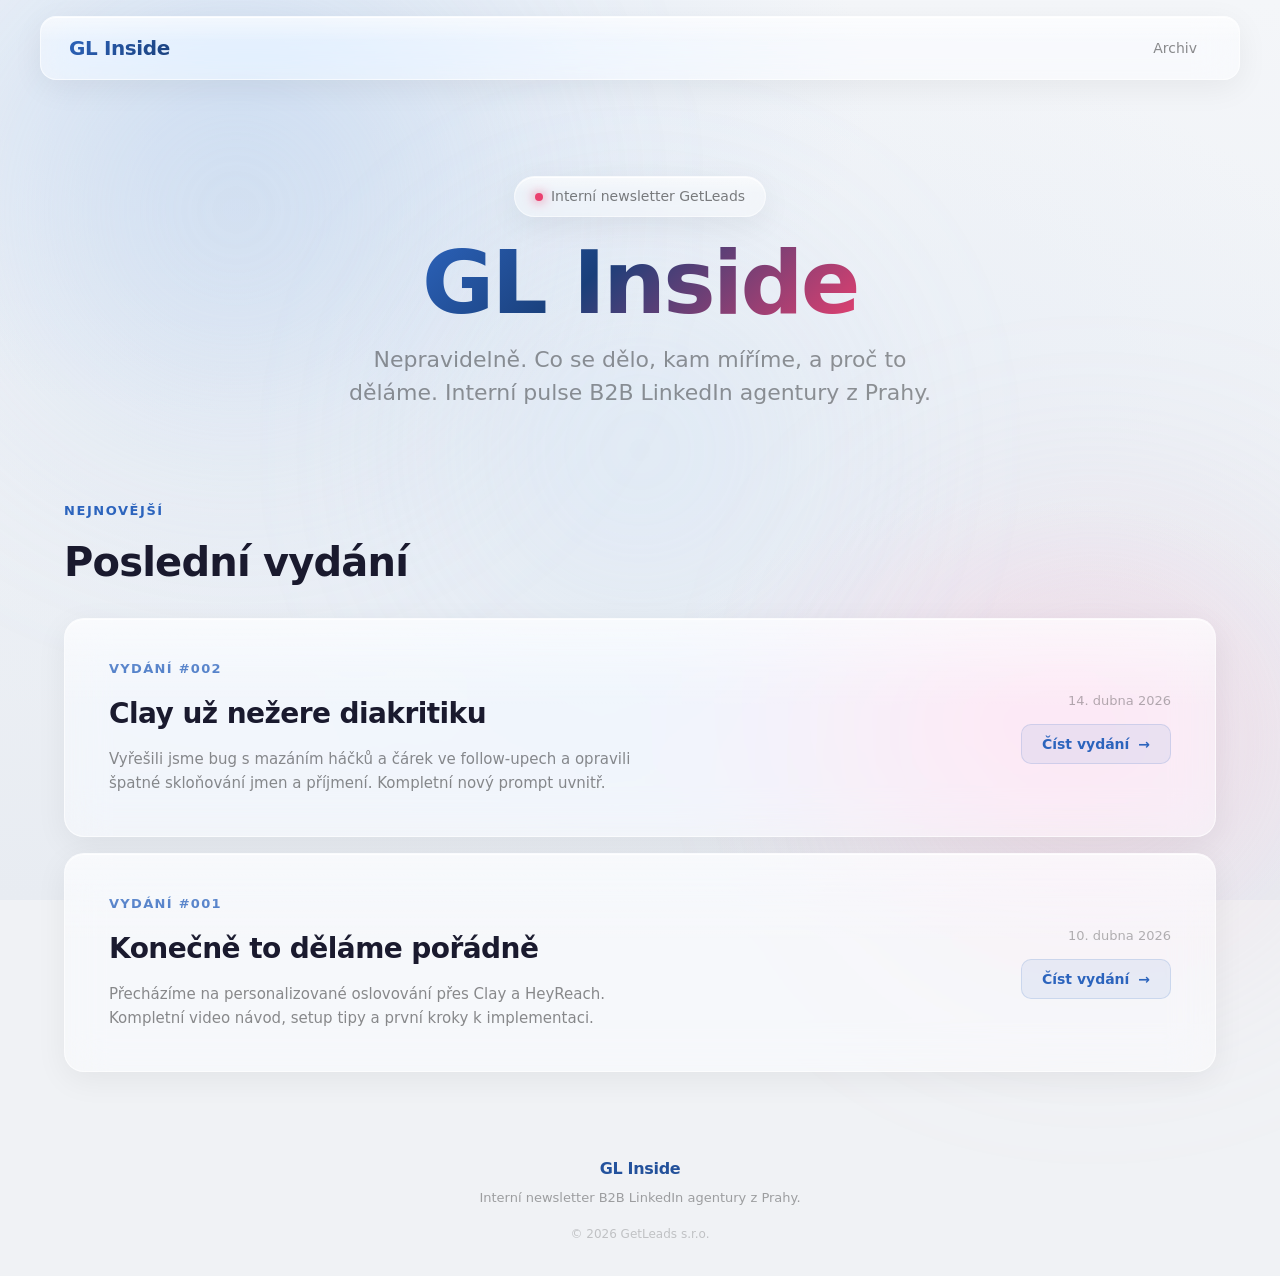
==== index.html @ d62af452 "Add issue 002 to homepage Co-Authored-By: Claude Opus 4.6 <noreply@anthropic.com>" ====
<!DOCTYPE html>
<html lang="cs">
<head>
  <meta charset="UTF-8">
  <meta name="viewport" content="width=device-width, initial-scale=1.0">
  <title>GL Inside — Newsletter Archív</title>
  <link rel="stylesheet" href="css/style.css">
</head>
<body>

  <!-- Background -->
  <div class="bg-canvas"></div>
  <div class="bg-orb bg-orb--blue"></div>
  <div class="bg-orb bg-orb--pink"></div>
  <div class="bg-orb bg-orb--cyan"></div>

  <!-- Navbar -->
  <nav class="navbar">
    <div class="navbar__inner glass">
      <a href="index.html" class="navbar__brand">
        <span class="navbar__logo">GL Inside</span>
      </a>
      <div class="navbar__links">
        <a href="#archiv" class="navbar__link">Archiv</a>
      </div>
    </div>
  </nav>

  <!-- Hero -->
  <header class="hero">
    <div class="hero__badge glass">
      <span class="hero__badge-dot"></span>
      Interní newsletter GetLeads
    </div>
    <h1 class="hero__title">
      <span class="hero__title--gradient">GL Inside</span>
    </h1>
    <p class="hero__subtitle">
      Nepravidelně. Co se dělo, kam míříme, a proč to děláme. Interní pulse B2B LinkedIn agentury z Prahy.
    </p>
  </header>

  <!-- Latest Issue -->
  <section class="section" id="archiv">
    <div class="section__header">
      <p class="section__label">Nejnovější</p>
      <h2 class="section__title">Poslední vydání</h2>
    </div>
    <a href="issues/002.html" class="latest-card glass">
      <div class="latest-card__left">
        <div class="latest-card__issue">Vydání #002</div>
        <h3 class="latest-card__title">Clay už nežere diakritiku</h3>
        <p class="latest-card__desc">
          Vyřešili jsme bug s mazáním háčků a čárek ve follow-upech a opravili špatné skloňování jmen a příjmení. Kompletní nový prompt uvnitř.
        </p>
      </div>
      <div class="latest-card__right">
        <div class="latest-card__date">14. dubna 2026</div>
        <span class="latest-card__cta">Číst vydání <span class="latest-card__arrow">&rarr;</span></span>
      </div>
    </a>

    <a href="issues/001.html" class="latest-card glass" style="margin-top: 16px;">
      <div class="latest-card__left">
        <div class="latest-card__issue">Vydání #001</div>
        <h3 class="latest-card__title">Konečně to děláme pořádně</h3>
        <p class="latest-card__desc">
          Přecházíme na personalizované oslovování přes Clay a HeyReach. Kompletní video návod, setup tipy a první kroky k implementaci.
        </p>
      </div>
      <div class="latest-card__right">
        <div class="latest-card__date">10. dubna 2026</div>
        <span class="latest-card__cta">Číst vydání <span class="latest-card__arrow">&rarr;</span></span>
      </div>
    </a>
  </section>

  <!-- Footer -->
  <footer class="footer">
    <p class="footer__brand">GL Inside</p>
    <p class="footer__tagline">Interní newsletter B2B LinkedIn agentury z Prahy.</p>
    <p class="footer__copy">&copy; 2026 GetLeads s.r.o.</p>
  </footer>

</body>
</html>
---- css/style.css ----
/* ============================================
   GL Inside Newsletter — Liquid Glass / Light
   ============================================ */

/* --- Reset & Base --- */
*, *::before, *::after {
  margin: 0;
  padding: 0;
  box-sizing: border-box;
}

html {
  scroll-behavior: smooth;
  -webkit-font-smoothing: antialiased;
  -moz-osx-font-smoothing: grayscale;
}

body {
  font-family: -apple-system, 'SF Pro Display', 'SF Pro Text', 'Helvetica Neue', system-ui, sans-serif;
  color: rgba(0, 0, 0, 0.6);
  line-height: 1.6;
  min-height: 100vh;
  overflow-x: hidden;
  background: #f0f2f5;
}

/* --- Animated Background --- */
.bg-canvas {
  position: fixed;
  inset: 0;
  z-index: -1;
  background:
    radial-gradient(ellipse 80% 60% at 20% 10%, #dce7f5 0%, transparent 60%),
    radial-gradient(ellipse 60% 50% at 80% 80%, #f0e4ef 0%, transparent 50%),
    radial-gradient(ellipse 90% 70% at 50% 50%, #e8eef6 0%, transparent 70%),
    linear-gradient(180deg, #f4f6f9 0%, #e8ecf2 100%);
}

.bg-orb {
  position: fixed;
  border-radius: 50%;
  filter: blur(120px);
  opacity: 0.5;
  pointer-events: none;
  z-index: -1;
}

.bg-orb--blue {
  width: 600px;
  height: 600px;
  background: radial-gradient(circle, #a8c4e8, transparent 70%);
  top: -10%;
  left: -5%;
  animation: orbFloat1 18s ease-in-out infinite;
}

.bg-orb--pink {
  width: 500px;
  height: 500px;
  background: radial-gradient(circle, #f0b8cb, transparent 70%);
  bottom: -10%;
  right: -5%;
  animation: orbFloat2 22s ease-in-out infinite;
}

.bg-orb--cyan {
  width: 450px;
  height: 450px;
  background: radial-gradient(circle, #b8d4f0, transparent 70%);
  top: 50%;
  left: 50%;
  transform: translate(-50%, -50%);
  animation: orbFloat3 25s ease-in-out infinite;
  opacity: 0.35;
}

@keyframes orbFloat1 {
  0%, 100% { transform: translate(0, 0) scale(1); }
  33% { transform: translate(60px, 40px) scale(1.1); }
  66% { transform: translate(-30px, 60px) scale(0.95); }
}

@keyframes orbFloat2 {
  0%, 100% { transform: translate(0, 0) scale(1); }
  33% { transform: translate(-50px, -30px) scale(1.05); }
  66% { transform: translate(40px, -50px) scale(0.9); }
}

@keyframes orbFloat3 {
  0%, 100% { transform: translate(-50%, -50%) scale(1); }
  50% { transform: translate(-40%, -60%) scale(1.15); }
}

/* --- Liquid Glass Token (Light) --- */
.glass {
  background: rgba(255, 255, 255, 0.45);
  backdrop-filter: blur(20px) saturate(180%);
  -webkit-backdrop-filter: blur(20px) saturate(180%);
  border: 1px solid rgba(255, 255, 255, 0.6);
  border-radius: 20px;
  box-shadow:
    0 8px 32px rgba(0, 0, 0, 0.06),
    inset 0 1px 0 rgba(255, 255, 255, 0.8);
  position: relative;
}

.glass::before {
  content: '';
  position: absolute;
  inset: 0;
  border-radius: inherit;
  background: linear-gradient(
    180deg,
    rgba(255, 255, 255, 0.5) 0%,
    transparent 40%
  );
  pointer-events: none;
}

/* --- Navbar --- */
.navbar {
  position: sticky;
  top: 0;
  z-index: 100;
  padding: 0 24px;
}

.navbar__inner {
  max-width: 1200px;
  margin: 16px auto;
  padding: 14px 28px;
  display: flex;
  align-items: center;
  justify-content: space-between;
  border-radius: 16px;
}

.navbar__brand {
  display: flex;
  align-items: center;
  gap: 12px;
  text-decoration: none;
  color: #1a1a2e;
}

.navbar__logo {
  font-size: 20px;
  font-weight: 700;
  letter-spacing: -0.02em;
  background: linear-gradient(135deg, #2C64BD, #1a3f7a);
  -webkit-background-clip: text;
  -webkit-text-fill-color: transparent;
  background-clip: text;
}

.navbar__issue {
  font-size: 13px;
  font-weight: 500;
  color: rgba(0, 0, 0, 0.4);
  padding: 4px 12px;
  border-radius: 8px;
  background: rgba(0, 0, 0, 0.04);
  border: 1px solid rgba(0, 0, 0, 0.06);
}

.navbar__links {
  display: flex;
  gap: 8px;
}

.navbar__link {
  color: rgba(0, 0, 0, 0.45);
  text-decoration: none;
  font-size: 14px;
  font-weight: 500;
  padding: 6px 14px;
  border-radius: 10px;
  transition: all 0.3s ease;
}

.navbar__link:hover {
  color: #1a1a2e;
  background: rgba(0, 0, 0, 0.05);
}

/* --- Hero --- */
.hero {
  min-height: auto;
  display: flex;
  flex-direction: column;
  align-items: center;
  justify-content: center;
  text-align: center;
  padding: 80px 24px 32px;
  position: relative;
}

.hero__badge {
  display: inline-flex;
  align-items: center;
  gap: 8px;
  padding: 8px 20px;
  border-radius: 100px;
  font-size: 14px;
  font-weight: 500;
  color: rgba(0, 0, 0, 0.5);
  margin-bottom: 20px;
  border: 1px solid rgba(255, 255, 255, 0.5);
  background: rgba(255, 255, 255, 0.4);
  backdrop-filter: blur(12px);
  -webkit-backdrop-filter: blur(12px);
}

.hero__badge-dot {
  width: 8px;
  height: 8px;
  border-radius: 50%;
  background: #EA406F;
  box-shadow: 0 0 12px #EA406F;
  animation: pulse 2s ease-in-out infinite;
}

@keyframes pulse {
  0%, 100% { opacity: 1; transform: scale(1); }
  50% { opacity: 0.6; transform: scale(0.85); }
}

.hero__title {
  font-size: clamp(48px, 8vw, 88px);
  font-weight: 700;
  letter-spacing: -0.03em;
  line-height: 1.05;
  color: #1a1a2e;
  max-width: 900px;
  margin-bottom: 14px;
}

.hero__title--gradient {
  background: linear-gradient(135deg, #2C64BD 0%, #1a3f7a 40%, #EA406F 100%);
  -webkit-background-clip: text;
  -webkit-text-fill-color: transparent;
  background-clip: text;
}

.hero__subtitle {
  font-size: clamp(18px, 2.5vw, 22px);
  font-weight: 300;
  color: rgba(0, 0, 0, 0.4);
  max-width: 600px;
  line-height: 1.5;
  margin-bottom: 24px;
}

.hero__date-badge {
  padding: 12px 24px;
  border-radius: 14px;
  font-size: 15px;
  font-weight: 500;
  color: rgba(0, 0, 0, 0.5);
  letter-spacing: 0.02em;
}

/* --- Sections --- */
.section {
  max-width: 1200px;
  margin: 0 auto;
  padding: 36px 24px;
}

.section__header {
  margin-bottom: 24px;
}

.section__label {
  font-size: 13px;
  font-weight: 600;
  text-transform: uppercase;
  letter-spacing: 0.12em;
  color: #2C64BD;
  margin-bottom: 8px;
}

.section__title {
  font-size: clamp(28px, 4vw, 40px);
  font-weight: 700;
  color: #1a1a2e;
  letter-spacing: -0.02em;
}

/* --- Stats Grid --- */
.stats-grid {
  display: grid;
  grid-template-columns: repeat(auto-fit, minmax(220px, 1fr));
  gap: 20px;
}

.stat-card {
  padding: 32px 28px;
  text-align: center;
  transition: all 0.4s cubic-bezier(0.4, 0, 0.2, 1);
  overflow: hidden;
}

.stat-card:hover {
  transform: translateY(-4px);
  box-shadow:
    0 16px 48px rgba(0, 0, 0, 0.08),
    inset 0 1px 0 rgba(255, 255, 255, 0.9);
  border-color: rgba(255, 255, 255, 0.7);
}

.stat-card--blue:hover {
  box-shadow:
    0 16px 48px rgba(44, 100, 189, 0.12),
    inset 0 1px 0 rgba(255, 255, 255, 0.9);
}

.stat-card--pink:hover {
  box-shadow:
    0 16px 48px rgba(234, 64, 111, 0.12),
    inset 0 1px 0 rgba(255, 255, 255, 0.9);
}

.stat-card__number {
  font-size: 52px;
  font-weight: 700;
  letter-spacing: -0.03em;
  line-height: 1;
  margin-bottom: 8px;
}

.stat-card__number--blue {
  background: linear-gradient(135deg, #2C64BD, #1a3f7a);
  -webkit-background-clip: text;
  -webkit-text-fill-color: transparent;
  background-clip: text;
}

.stat-card__number--pink {
  background: linear-gradient(135deg, #EA406F, #c0284f);
  -webkit-background-clip: text;
  -webkit-text-fill-color: transparent;
  background-clip: text;
}

.stat-card__number--white {
  color: #1a1a2e;
}

.stat-card__label {
  font-size: 14px;
  color: rgba(0, 0, 0, 0.4);
  font-weight: 400;
}

/* --- Content Cards --- */
.cards-grid {
  display: grid;
  grid-template-columns: repeat(auto-fit, minmax(340px, 1fr));
  gap: 20px;
}

.content-card {
  padding: 32px;
  transition: all 0.4s cubic-bezier(0.4, 0, 0.2, 1);
}

.content-card:hover {
  transform: translateY(-4px);
  box-shadow:
    0 16px 48px rgba(0, 0, 0, 0.08),
    inset 0 1px 0 rgba(255, 255, 255, 0.9);
  border-color: rgba(255, 255, 255, 0.7);
}

.content-card__icon {
  font-size: 28px;
  margin-bottom: 16px;
  display: block;
}

.content-card__title {
  font-size: 18px;
  font-weight: 600;
  color: #1a1a2e;
  margin-bottom: 12px;
  letter-spacing: -0.01em;
}

.content-card__text {
  font-size: 15px;
  line-height: 1.65;
  color: rgba(0, 0, 0, 0.55);
}

.content-card__tag {
  display: inline-block;
  margin-top: 16px;
  padding: 4px 12px;
  border-radius: 8px;
  font-size: 12px;
  font-weight: 600;
  letter-spacing: 0.04em;
  background: rgba(44, 100, 189, 0.1);
  color: #2C64BD;
  border: 1px solid rgba(44, 100, 189, 0.2);
}

.content-card__tag--pink {
  background: rgba(234, 64, 111, 0.08);
  color: #d63060;
  border-color: rgba(234, 64, 111, 0.2);
}

/* --- Profile / Spotlight Card --- */
.spotlight-card {
  padding: 40px;
  display: flex;
  gap: 32px;
  align-items: center;
  max-width: 700px;
  transition: all 0.4s cubic-bezier(0.4, 0, 0.2, 1);
}

.spotlight-card:hover {
  transform: translateY(-4px);
  box-shadow:
    0 16px 48px rgba(0, 0, 0, 0.08),
    inset 0 1px 0 rgba(255, 255, 255, 0.9);
}

.spotlight__avatar {
  width: 100px;
  height: 100px;
  border-radius: 24px;
  background: linear-gradient(135deg, rgba(44, 100, 189, 0.15), rgba(234, 64, 111, 0.15));
  border: 1px solid rgba(255, 255, 255, 0.5);
  flex-shrink: 0;
  display: flex;
  align-items: center;
  justify-content: center;
  font-size: 36px;
}

.spotlight__info h3 {
  font-size: 22px;
  font-weight: 600;
  color: #1a1a2e;
  margin-bottom: 4px;
}

.spotlight__info .role {
  font-size: 14px;
  color: #2C64BD;
  font-weight: 500;
  margin-bottom: 12px;
}

.spotlight__info p {
  font-size: 15px;
  line-height: 1.6;
  color: rgba(0, 0, 0, 0.5);
}

/* --- Timeline --- */
.timeline {
  display: flex;
  flex-direction: column;
  gap: 16px;
}

.timeline-item {
  padding: 24px 28px;
  display: flex;
  align-items: center;
  gap: 20px;
  transition: all 0.4s cubic-bezier(0.4, 0, 0.2, 1);
}

.timeline-item:hover {
  transform: translateY(-2px);
  border-color: rgba(255, 255, 255, 0.7);
}

.timeline-item__marker {
  width: 12px;
  height: 12px;
  border-radius: 50%;
  background: #2C64BD;
  box-shadow: 0 0 12px rgba(44, 100, 189, 0.35);
  flex-shrink: 0;
}

.timeline-item__marker--pink {
  background: #EA406F;
  box-shadow: 0 0 12px rgba(234, 64, 111, 0.35);
}

.timeline-item__content h4 {
  font-size: 16px;
  font-weight: 600;
  color: #1a1a2e;
  margin-bottom: 4px;
}

.timeline-item__content p {
  font-size: 14px;
  color: rgba(0, 0, 0, 0.4);
}

/* --- Quote Panel --- */
.quote-panel {
  padding: 48px;
  max-width: 800px;
  position: relative;
  overflow: hidden;
}

.quote-panel::after {
  content: '';
  position: absolute;
  top: 0;
  left: 0;
  right: 0;
  height: 2px;
  background: linear-gradient(90deg, #2C64BD, #EA406F, #2C64BD);
  border-radius: 2px;
}

.quote-panel__mark {
  font-size: 64px;
  line-height: 1;
  background: linear-gradient(135deg, #2C64BD, #EA406F);
  -webkit-background-clip: text;
  -webkit-text-fill-color: transparent;
  background-clip: text;
  font-weight: 700;
  margin-bottom: -12px;
  display: block;
}

.quote-panel__text {
  font-size: clamp(18px, 2.5vw, 22px);
  font-style: italic;
  font-weight: 300;
  line-height: 1.7;
  color: rgba(0, 0, 0, 0.6);
  margin-bottom: 24px;
}

.quote-panel__sig {
  display: flex;
  align-items: center;
  gap: 12px;
}

.quote-panel__sig-avatar {
  width: 44px;
  height: 44px;
  border-radius: 12px;
  background: linear-gradient(135deg, #2C64BD, #EA406F);
  display: flex;
  align-items: center;
  justify-content: center;
  font-size: 18px;
  font-weight: 700;
  color: #fff;
}

.quote-panel__sig-name {
  font-size: 15px;
  font-weight: 600;
  color: #1a1a2e;
}

.quote-panel__sig-role {
  font-size: 13px;
  color: rgba(0, 0, 0, 0.35);
}

/* --- Latest Issue Card --- */
.latest-card {
  display: flex;
  align-items: center;
  justify-content: space-between;
  gap: 32px;
  padding: 40px 44px;
  text-decoration: none;
  color: inherit;
  transition: all 0.4s cubic-bezier(0.4, 0, 0.2, 1);
}

.latest-card:hover {
  transform: translateY(-4px);
  box-shadow:
    0 16px 48px rgba(44, 100, 189, 0.1),
    inset 0 1px 0 rgba(255, 255, 255, 0.9);
  border-color: rgba(255, 255, 255, 0.7);
}

.latest-card__left {
  flex: 1;
}

.latest-card__issue {
  font-size: 13px;
  font-weight: 600;
  color: #2C64BD;
  text-transform: uppercase;
  letter-spacing: 0.1em;
  margin-bottom: 12px;
}

.latest-card__title {
  font-size: clamp(22px, 3vw, 28px);
  font-weight: 700;
  color: #1a1a2e;
  letter-spacing: -0.02em;
  margin-bottom: 10px;
}

.latest-card__desc {
  font-size: 15px;
  line-height: 1.65;
  color: rgba(0, 0, 0, 0.45);
  max-width: 540px;
}

.latest-card__right {
  display: flex;
  flex-direction: column;
  align-items: flex-end;
  gap: 12px;
  flex-shrink: 0;
}

.latest-card__date {
  font-size: 13px;
  color: rgba(0, 0, 0, 0.3);
}

.latest-card__cta {
  font-size: 14px;
  font-weight: 600;
  color: #2C64BD;
  padding: 8px 20px;
  border-radius: 10px;
  background: rgba(44, 100, 189, 0.08);
  border: 1px solid rgba(44, 100, 189, 0.15);
  transition: all 0.3s ease;
  white-space: nowrap;
}

.latest-card:hover .latest-card__cta {
  background: rgba(44, 100, 189, 0.14);
  border-color: rgba(44, 100, 189, 0.25);
}

.latest-card__arrow {
  display: inline-block;
  margin-left: 4px;
  transition: transform 0.3s ease;
}

.latest-card:hover .latest-card__arrow {
  transform: translateX(4px);
}

/* --- Archive Grid (for future multi-issue layout) --- */
.archive-grid {
  display: grid;
  grid-template-columns: repeat(auto-fill, minmax(340px, 1fr));
  gap: 20px;
}

.archive-card {
  padding: 32px;
  text-decoration: none;
  color: inherit;
  display: block;
  transition: all 0.4s cubic-bezier(0.4, 0, 0.2, 1);
}

.archive-card:hover {
  transform: translateY(-4px);
  box-shadow:
    0 16px 48px rgba(44, 100, 189, 0.1),
    inset 0 1px 0 rgba(255, 255, 255, 0.9);
  border-color: rgba(255, 255, 255, 0.7);
}

.archive-card__issue {
  font-size: 13px;
  font-weight: 600;
  color: #2C64BD;
  text-transform: uppercase;
  letter-spacing: 0.1em;
  margin-bottom: 12px;
}

.archive-card__title {
  font-size: 22px;
  font-weight: 700;
  color: #1a1a2e;
  letter-spacing: -0.02em;
  margin-bottom: 8px;
}

.archive-card__desc {
  font-size: 14px;
  line-height: 1.6;
  color: rgba(0, 0, 0, 0.4);
  margin-bottom: 16px;
}

.archive-card__date {
  font-size: 13px;
  color: rgba(0, 0, 0, 0.3);
}

.archive-card__arrow {
  display: inline-block;
  margin-left: 8px;
  transition: transform 0.3s ease;
}

.archive-card:hover .archive-card__arrow {
  transform: translateX(4px);
}

/* --- Footer --- */
.footer {
  text-align: center;
  padding: 48px 24px 32px;
  color: rgba(0, 0, 0, 0.25);
  font-size: 13px;
}

.footer__brand {
  font-size: 16px;
  font-weight: 700;
  letter-spacing: -0.02em;
  background: linear-gradient(135deg, #2C64BD, #1a3f7a);
  -webkit-background-clip: text;
  -webkit-text-fill-color: transparent;
  background-clip: text;
  margin-bottom: 6px;
}

.footer__tagline {
  color: rgba(0, 0, 0, 0.35);
  margin-bottom: 16px;
}

.footer__copy {
  color: rgba(0, 0, 0, 0.2);
  font-size: 12px;
}

.footer a {
  color: rgba(0, 0, 0, 0.35);
  text-decoration: none;
  transition: color 0.3s ease;
}

.footer a:hover {
  color: #2C64BD;
}

/* --- Divider --- */
.divider {
  max-width: 1200px;
  margin: 0 auto;
  padding: 0 24px;
}

.divider__line {
  height: 1px;
  background: linear-gradient(
    90deg,
    transparent 0%,
    rgba(0, 0, 0, 0.08) 50%,
    transparent 100%
  );
}

/* --- Responsive --- */
@media (max-width: 768px) {
  .navbar__inner {
    padding: 12px 20px;
  }

  .navbar__links {
    display: none;
  }

  .hero {
    min-height: auto;
    padding: 80px 20px 32px;
  }

  .section {
    padding: 40px 16px;
  }

  .stats-grid {
    grid-template-columns: repeat(2, 1fr);
  }

  .cards-grid {
    grid-template-columns: 1fr;
  }

  .spotlight-card {
    flex-direction: column;
    text-align: center;
    padding: 32px 24px;
  }

  .quote-panel {
    padding: 32px 24px;
  }

  .latest-card {
    flex-direction: column;
    align-items: flex-start;
    padding: 28px 24px;
    gap: 20px;
  }

  .latest-card__right {
    flex-direction: row-reverse;
    align-items: center;
    justify-content: space-between;
    width: 100%;
  }

  .archive-grid {
    grid-template-columns: 1fr;
  }
}

@media (max-width: 480px) {
  .stats-grid {
    grid-template-columns: 1fr;
  }
}
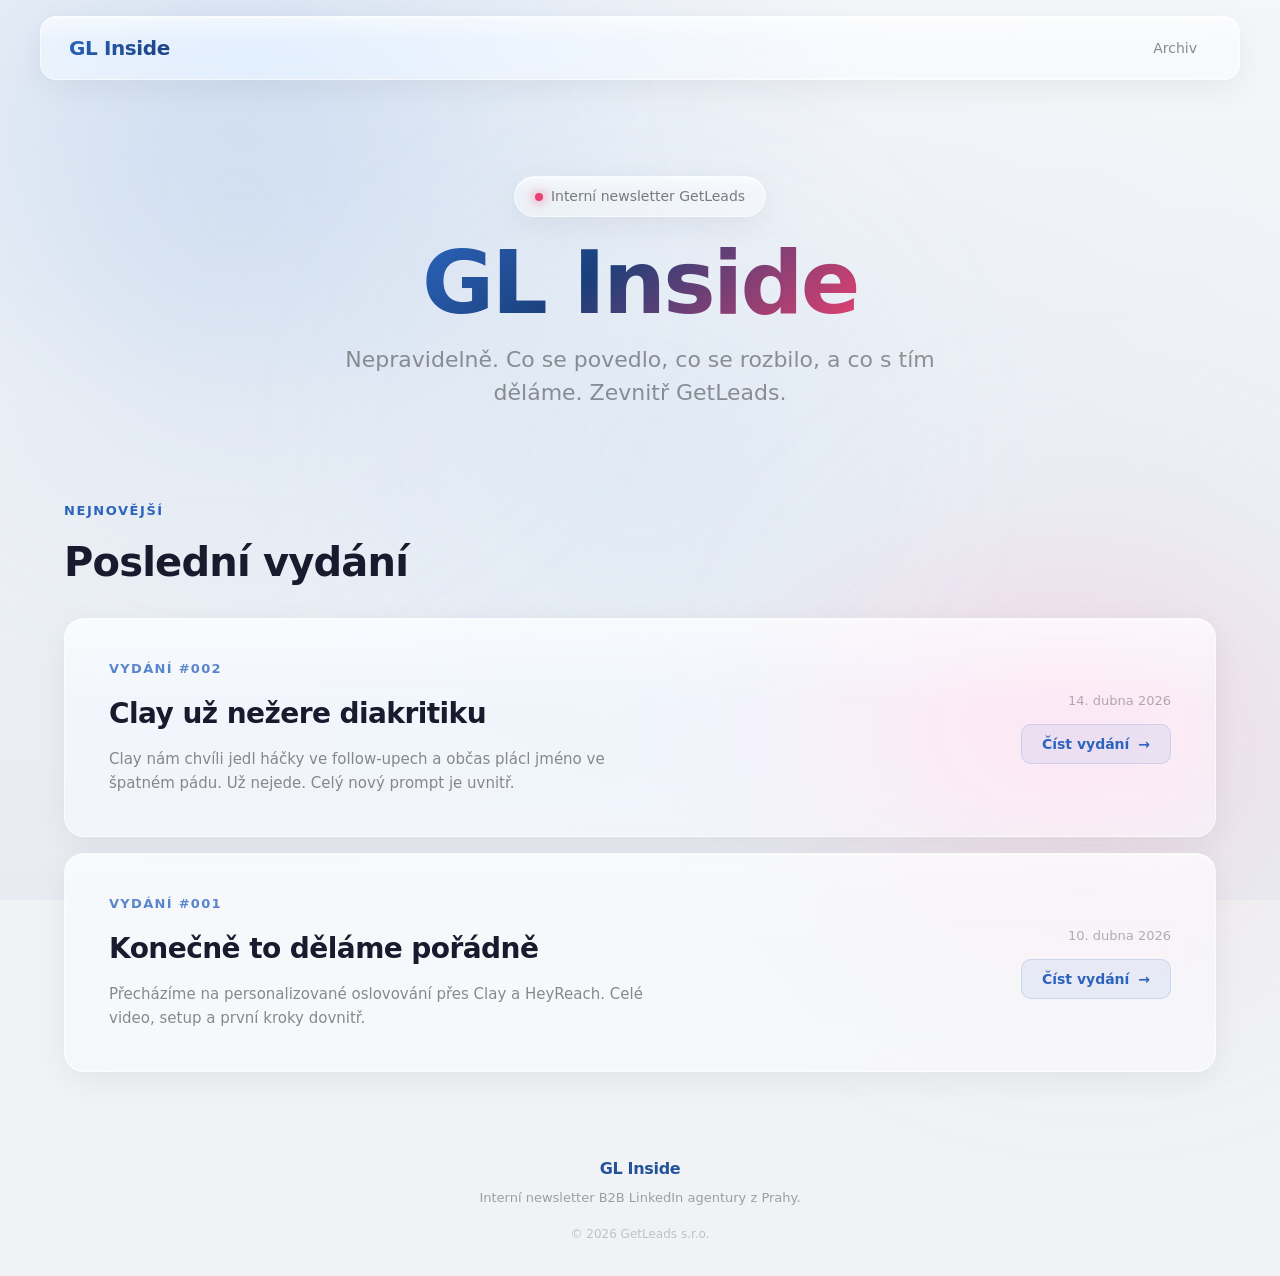
==== commit 11b2b67b: "Humanize copy across homepage and issues Rewrite copy on homepage, issue #001 and issue #002 to cut " ====
--- a/index.html
+++ b/index.html
@@ -36,7 +36,7 @@
       <span class="hero__title--gradient">GL Inside</span>
     </h1>
     <p class="hero__subtitle">
-      Nepravidelně. Co se dělo, kam míříme, a proč to děláme. Interní pulse B2B LinkedIn agentury z Prahy.
+      Nepravidelně. Co se povedlo, co se rozbilo, a co s tím děláme. Zevnitř GetLeads.
     </p>
   </header>
 
@@ -51,7 +51,7 @@
         <div class="latest-card__issue">Vydání #002</div>
         <h3 class="latest-card__title">Clay už nežere diakritiku</h3>
         <p class="latest-card__desc">
-          Vyřešili jsme bug s mazáním háčků a čárek ve follow-upech a opravili špatné skloňování jmen a příjmení. Kompletní nový prompt uvnitř.
+          Clay nám chvíli jedl háčky ve follow-upech a občas plácl jméno ve špatném pádu. Už nejede. Celý nový prompt je uvnitř.
         </p>
       </div>
       <div class="latest-card__right">
@@ -65,7 +65,7 @@
         <div class="latest-card__issue">Vydání #001</div>
         <h3 class="latest-card__title">Konečně to děláme pořádně</h3>
         <p class="latest-card__desc">
-          Přecházíme na personalizované oslovování přes Clay a HeyReach. Kompletní video návod, setup tipy a první kroky k implementaci.
+          Přecházíme na personalizované oslovování přes Clay a HeyReach. Celé video, setup a první kroky dovnitř.
         </p>
       </div>
       <div class="latest-card__right">
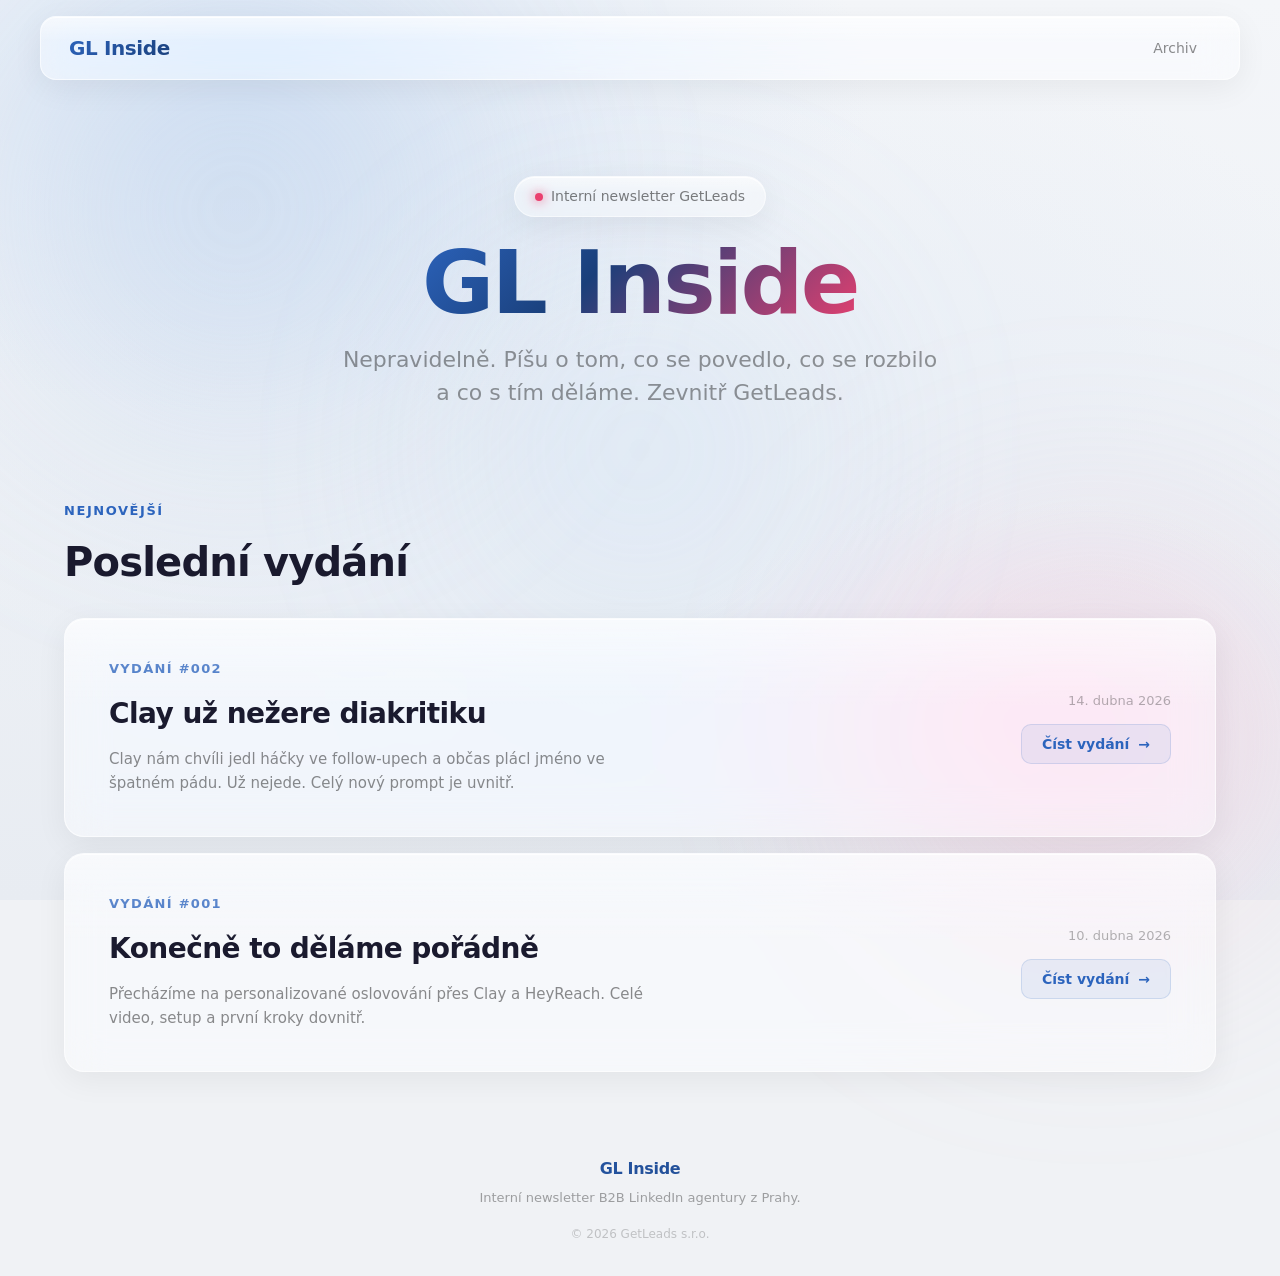
==== commit 2091e035: "Shift copy to first-person, fix broken diakritika icon Přepis do první osoby (David mluví), oprava r" ====
--- a/index.html
+++ b/index.html
@@ -36,7 +36,7 @@
       <span class="hero__title--gradient">GL Inside</span>
     </h1>
     <p class="hero__subtitle">
-      Nepravidelně. Co se povedlo, co se rozbilo, a co s tím děláme. Zevnitř GetLeads.
+      Nepravidelně. Píšu o tom, co se povedlo, co se rozbilo a co s tím děláme. Zevnitř GetLeads.
     </p>
   </header>
 
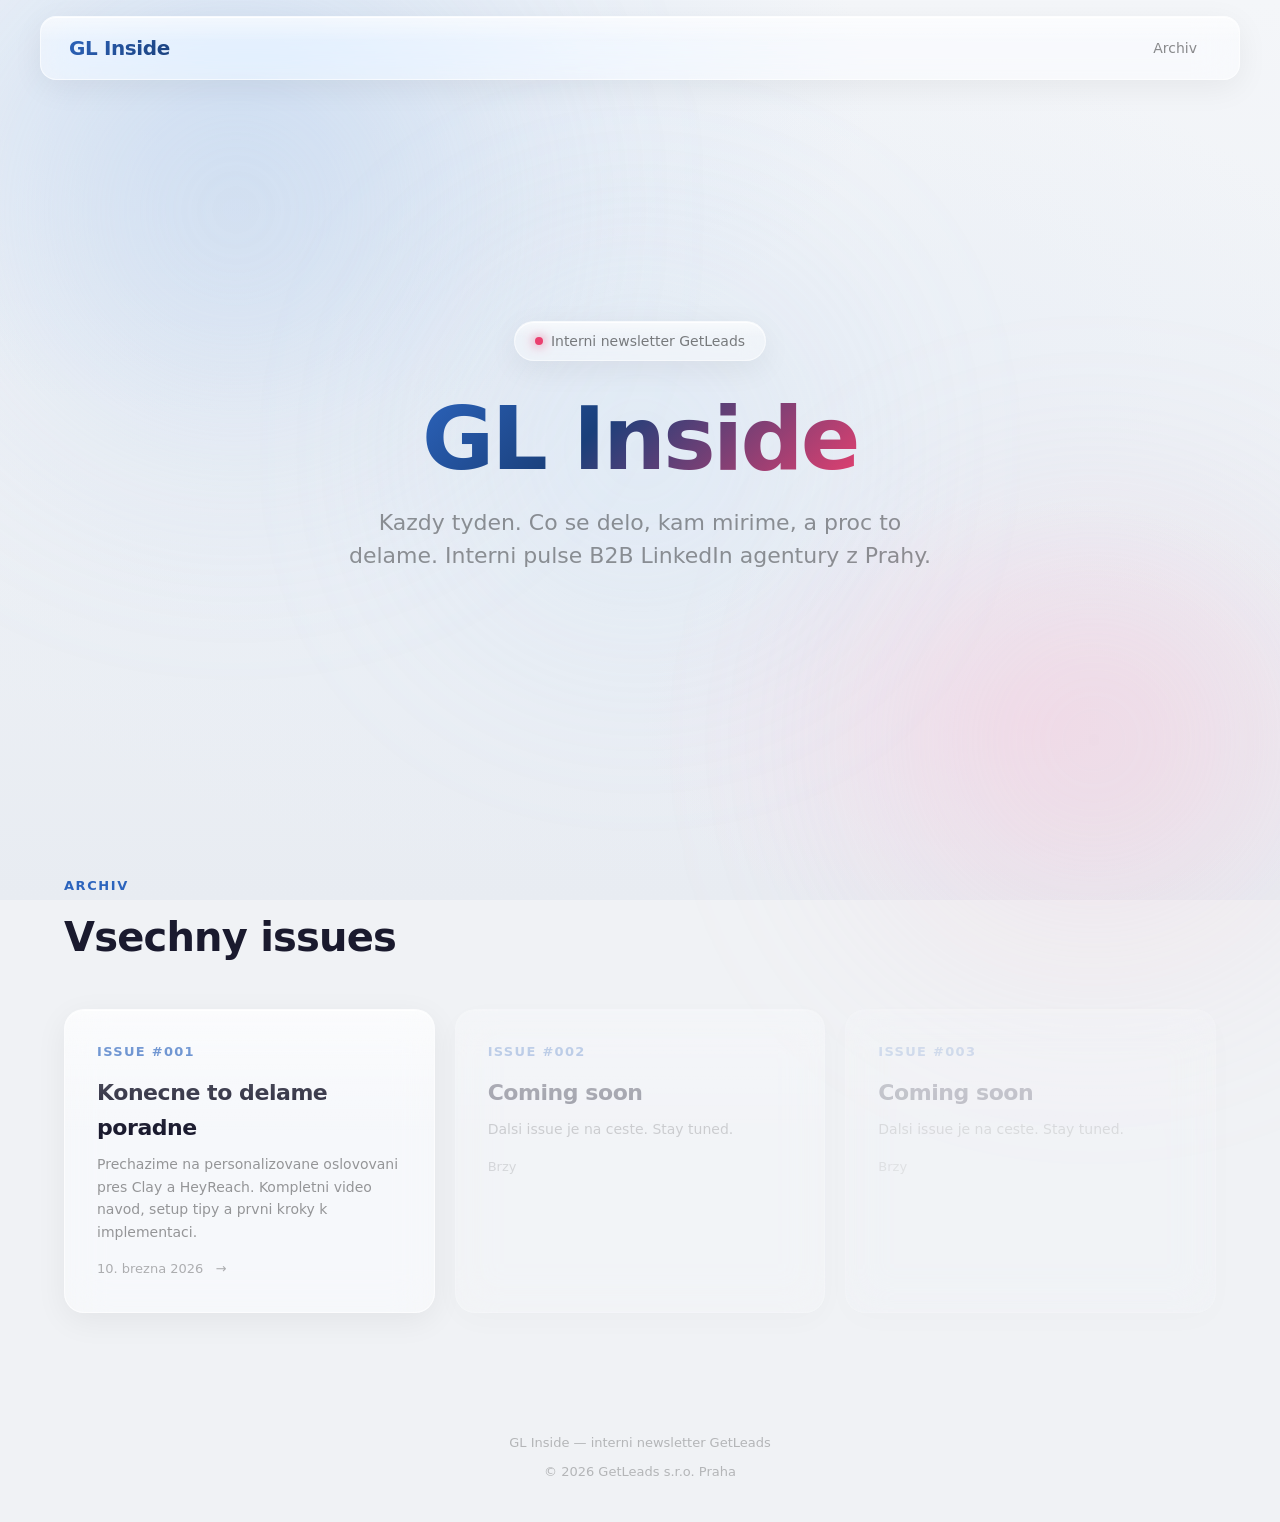
==== commit dd070230: "Add responsive mobile navigation with hamburger menu - Add hamburger button to navbar in index.html " ====
--- a/index.html
+++ b/index.html
@@ -3,7 +3,7 @@
 <head>
   <meta charset="UTF-8">
   <meta name="viewport" content="width=device-width, initial-scale=1.0">
-  <title>GL Inside — Newsletter Archív</title>
+  <title>GL Inside — Newsletter Archiv</title>
   <link rel="stylesheet" href="css/style.css">
 </head>
 <body>
@@ -20,6 +20,11 @@
       <a href="index.html" class="navbar__brand">
         <span class="navbar__logo">GL Inside</span>
       </a>
+      <button class="navbar__hamburger" aria-label="Otevrit menu">
+        <span></span>
+        <span></span>
+        <span></span>
+      </button>
       <div class="navbar__links">
         <a href="#archiv" class="navbar__link">Archiv</a>
       </div>
@@ -30,57 +35,67 @@
   <header class="hero">
     <div class="hero__badge glass">
       <span class="hero__badge-dot"></span>
-      Interní newsletter GetLeads
+      Interni newsletter GetLeads
     </div>
     <h1 class="hero__title">
       <span class="hero__title--gradient">GL Inside</span>
     </h1>
     <p class="hero__subtitle">
-      Nepravidelně. Píšu o tom, co se povedlo, co se rozbilo a co s tím děláme. Zevnitř GetLeads.
+      Kazdy tyden. Co se delo, kam mirime, a proc to delame. Interni pulse B2B LinkedIn agentury z Prahy.
     </p>
   </header>
 
-  <!-- Latest Issue -->
+  <!-- Archive -->
   <section class="section" id="archiv">
     <div class="section__header">
-      <p class="section__label">Nejnovější</p>
-      <h2 class="section__title">Poslední vydání</h2>
+      <p class="section__label">Archiv</p>
+      <h2 class="section__title">Vsechny issues</h2>
     </div>
-    <a href="issues/002.html" class="latest-card glass">
-      <div class="latest-card__left">
-        <div class="latest-card__issue">Vydání #002</div>
-        <h3 class="latest-card__title">Clay už nežere diakritiku</h3>
-        <p class="latest-card__desc">
-          Clay nám chvíli jedl háčky ve follow-upech a občas plácl jméno ve špatném pádu. Už nejede. Celý nový prompt je uvnitř.
+    <div class="archive-grid">
+      <a href="issues/001.html" class="archive-card glass">
+        <div class="archive-card__issue">Issue #001</div>
+        <h3 class="archive-card__title">Konecne to delame poradne</h3>
+        <p class="archive-card__desc">
+          Prechazime na personalizovane oslovovani pres Clay a HeyReach. Kompletni video navod, setup tipy a prvni kroky k implementaci.
         </p>
+        <div class="archive-card__date">
+          10. brezna 2026
+          <span class="archive-card__arrow">&rarr;</span>
+        </div>
+      </a>
+
+      <!-- Placeholder cards for visual rhythm -->
+      <div class="archive-card glass" style="opacity: 0.4; pointer-events: none;">
+        <div class="archive-card__issue">Issue #002</div>
+        <h3 class="archive-card__title">Coming soon</h3>
+        <p class="archive-card__desc">
+          Dalsi issue je na ceste. Stay tuned.
+        </p>
+        <div class="archive-card__date">Brzy</div>
       </div>
-      <div class="latest-card__right">
-        <div class="latest-card__date">14. dubna 2026</div>
-        <span class="latest-card__cta">Číst vydání <span class="latest-card__arrow">&rarr;</span></span>
+
+      <div class="archive-card glass" style="opacity: 0.25; pointer-events: none;">
+        <div class="archive-card__issue">Issue #003</div>
+        <h3 class="archive-card__title">Coming soon</h3>
+        <p class="archive-card__desc">
+          Dalsi issue je na ceste. Stay tuned.
+        </p>
+        <div class="archive-card__date">Brzy</div>
       </div>
-    </a>
-
-    <a href="issues/001.html" class="latest-card glass" style="margin-top: 16px;">
-      <div class="latest-card__left">
-        <div class="latest-card__issue">Vydání #001</div>
-        <h3 class="latest-card__title">Konečně to děláme pořádně</h3>
-        <p class="latest-card__desc">
-          Přecházíme na personalizované oslovování přes Clay a HeyReach. Celé video, setup a první kroky dovnitř.
-        </p>
-      </div>
-      <div class="latest-card__right">
-        <div class="latest-card__date">10. dubna 2026</div>
-        <span class="latest-card__cta">Číst vydání <span class="latest-card__arrow">&rarr;</span></span>
-      </div>
-    </a>
+    </div>
   </section>
 
   <!-- Footer -->
   <footer class="footer">
-    <p class="footer__brand">GL Inside</p>
-    <p class="footer__tagline">Interní newsletter B2B LinkedIn agentury z Prahy.</p>
-    <p class="footer__copy">&copy; 2026 GetLeads s.r.o.</p>
+    <p>GL Inside — interni newsletter GetLeads</p>
+    <p style="margin-top: 8px;">&copy; 2026 GetLeads s.r.o. Praha</p>
   </footer>
 
+  <script>
+    document.querySelector('.navbar__hamburger').addEventListener('click', function () {
+      this.classList.toggle('is-open');
+      document.querySelector('.navbar__links').classList.toggle('is-open');
+    });
+  </script>
 </body>
 </html>
--- a/css/style.css
+++ b/css/style.css
@@ -185,13 +185,13 @@
 
 /* --- Hero --- */
 .hero {
-  min-height: auto;
+  min-height: 80vh;
   display: flex;
   flex-direction: column;
   align-items: center;
   justify-content: center;
   text-align: center;
-  padding: 80px 24px 32px;
+  padding: 80px 24px 60px;
   position: relative;
 }
 
@@ -204,7 +204,7 @@
   font-size: 14px;
   font-weight: 500;
   color: rgba(0, 0, 0, 0.5);
-  margin-bottom: 20px;
+  margin-bottom: 32px;
   border: 1px solid rgba(255, 255, 255, 0.5);
   background: rgba(255, 255, 255, 0.4);
   backdrop-filter: blur(12px);
@@ -232,7 +232,7 @@
   line-height: 1.05;
   color: #1a1a2e;
   max-width: 900px;
-  margin-bottom: 14px;
+  margin-bottom: 20px;
 }
 
 .hero__title--gradient {
@@ -248,7 +248,7 @@
   color: rgba(0, 0, 0, 0.4);
   max-width: 600px;
   line-height: 1.5;
-  margin-bottom: 24px;
+  margin-bottom: 40px;
 }
 
 .hero__date-badge {
@@ -264,11 +264,11 @@
 .section {
   max-width: 1200px;
   margin: 0 auto;
-  padding: 36px 24px;
+  padding: 60px 24px;
 }
 
 .section__header {
-  margin-bottom: 24px;
+  margin-bottom: 40px;
 }
 
 .section__label {
@@ -578,95 +578,7 @@
   color: rgba(0, 0, 0, 0.35);
 }
 
-/* --- Latest Issue Card --- */
-.latest-card {
-  display: flex;
-  align-items: center;
-  justify-content: space-between;
-  gap: 32px;
-  padding: 40px 44px;
-  text-decoration: none;
-  color: inherit;
-  transition: all 0.4s cubic-bezier(0.4, 0, 0.2, 1);
-}
-
-.latest-card:hover {
-  transform: translateY(-4px);
-  box-shadow:
-    0 16px 48px rgba(44, 100, 189, 0.1),
-    inset 0 1px 0 rgba(255, 255, 255, 0.9);
-  border-color: rgba(255, 255, 255, 0.7);
-}
-
-.latest-card__left {
-  flex: 1;
-}
-
-.latest-card__issue {
-  font-size: 13px;
-  font-weight: 600;
-  color: #2C64BD;
-  text-transform: uppercase;
-  letter-spacing: 0.1em;
-  margin-bottom: 12px;
-}
-
-.latest-card__title {
-  font-size: clamp(22px, 3vw, 28px);
-  font-weight: 700;
-  color: #1a1a2e;
-  letter-spacing: -0.02em;
-  margin-bottom: 10px;
-}
-
-.latest-card__desc {
-  font-size: 15px;
-  line-height: 1.65;
-  color: rgba(0, 0, 0, 0.45);
-  max-width: 540px;
-}
-
-.latest-card__right {
-  display: flex;
-  flex-direction: column;
-  align-items: flex-end;
-  gap: 12px;
-  flex-shrink: 0;
-}
-
-.latest-card__date {
-  font-size: 13px;
-  color: rgba(0, 0, 0, 0.3);
-}
-
-.latest-card__cta {
-  font-size: 14px;
-  font-weight: 600;
-  color: #2C64BD;
-  padding: 8px 20px;
-  border-radius: 10px;
-  background: rgba(44, 100, 189, 0.08);
-  border: 1px solid rgba(44, 100, 189, 0.15);
-  transition: all 0.3s ease;
-  white-space: nowrap;
-}
-
-.latest-card:hover .latest-card__cta {
-  background: rgba(44, 100, 189, 0.14);
-  border-color: rgba(44, 100, 189, 0.25);
-}
-
-.latest-card__arrow {
-  display: inline-block;
-  margin-left: 4px;
-  transition: transform 0.3s ease;
-}
-
-.latest-card:hover .latest-card__arrow {
-  transform: translateX(4px);
-}
-
-/* --- Archive Grid (for future multi-issue layout) --- */
+/* --- Archive Grid --- */
 .archive-grid {
   display: grid;
   grid-template-columns: repeat(auto-fill, minmax(340px, 1fr));
@@ -731,30 +643,9 @@
 /* --- Footer --- */
 .footer {
   text-align: center;
-  padding: 48px 24px 32px;
+  padding: 60px 24px 40px;
   color: rgba(0, 0, 0, 0.25);
   font-size: 13px;
-}
-
-.footer__brand {
-  font-size: 16px;
-  font-weight: 700;
-  letter-spacing: -0.02em;
-  background: linear-gradient(135deg, #2C64BD, #1a3f7a);
-  -webkit-background-clip: text;
-  -webkit-text-fill-color: transparent;
-  background-clip: text;
-  margin-bottom: 6px;
-}
-
-.footer__tagline {
-  color: rgba(0, 0, 0, 0.35);
-  margin-bottom: 16px;
-}
-
-.footer__copy {
-  color: rgba(0, 0, 0, 0.2);
-  font-size: 12px;
 }
 
 .footer a {
@@ -784,19 +675,81 @@
   );
 }
 
+/* --- Hamburger Button --- */
+.navbar__hamburger {
+  display: none;
+  flex-direction: column;
+  justify-content: center;
+  gap: 5px;
+  width: 36px;
+  height: 36px;
+  background: rgba(0, 0, 0, 0.04);
+  border: 1px solid rgba(0, 0, 0, 0.06);
+  border-radius: 10px;
+  cursor: pointer;
+  padding: 8px;
+  flex-shrink: 0;
+}
+
+.navbar__hamburger span {
+  display: block;
+  width: 100%;
+  height: 2px;
+  background: rgba(0, 0, 0, 0.55);
+  border-radius: 2px;
+  transition: all 0.25s ease;
+  transform-origin: center;
+}
+
 /* --- Responsive --- */
 @media (max-width: 768px) {
+  .navbar {
+    padding: 0 16px;
+  }
+
   .navbar__inner {
-    padding: 12px 20px;
+    padding: 12px 18px;
+    flex-wrap: wrap;
+  }
+
+  .navbar__hamburger {
+    display: flex;
+  }
+
+  .navbar__hamburger.is-open span:nth-child(1) {
+    transform: rotate(45deg) translate(3.5px, 3.5px);
+  }
+
+  .navbar__hamburger.is-open span:nth-child(2) {
+    opacity: 0;
+  }
+
+  .navbar__hamburger.is-open span:nth-child(3) {
+    transform: rotate(-45deg) translate(3.5px, -3.5px);
   }
 
   .navbar__links {
     display: none;
+    flex-direction: column;
+    width: 100%;
+    padding-top: 10px;
+    margin-top: 8px;
+    border-top: 1px solid rgba(0, 0, 0, 0.06);
+    gap: 2px;
+  }
+
+  .navbar__links.is-open {
+    display: flex;
+  }
+
+  .navbar__link {
+    padding: 10px 14px;
+    font-size: 15px;
   }
 
   .hero {
-    min-height: auto;
-    padding: 80px 20px 32px;
+    min-height: 60vh;
+    padding: 60px 20px 40px;
   }
 
   .section {
@@ -821,22 +774,16 @@
     padding: 32px 24px;
   }
 
-  .latest-card {
-    flex-direction: column;
-    align-items: flex-start;
-    padding: 28px 24px;
-    gap: 20px;
-  }
-
-  .latest-card__right {
-    flex-direction: row-reverse;
-    align-items: center;
-    justify-content: space-between;
-    width: 100%;
+  .quote-panel__text {
+    font-size: 17px;
   }
 
   .archive-grid {
     grid-template-columns: 1fr;
+  }
+
+  .archive-card {
+    padding: 24px;
   }
 }
 
@@ -844,4 +791,9 @@
   .stats-grid {
     grid-template-columns: 1fr;
   }
-}
+
+  .hero__badge {
+    font-size: 13px;
+    padding: 6px 16px;
+  }
+}
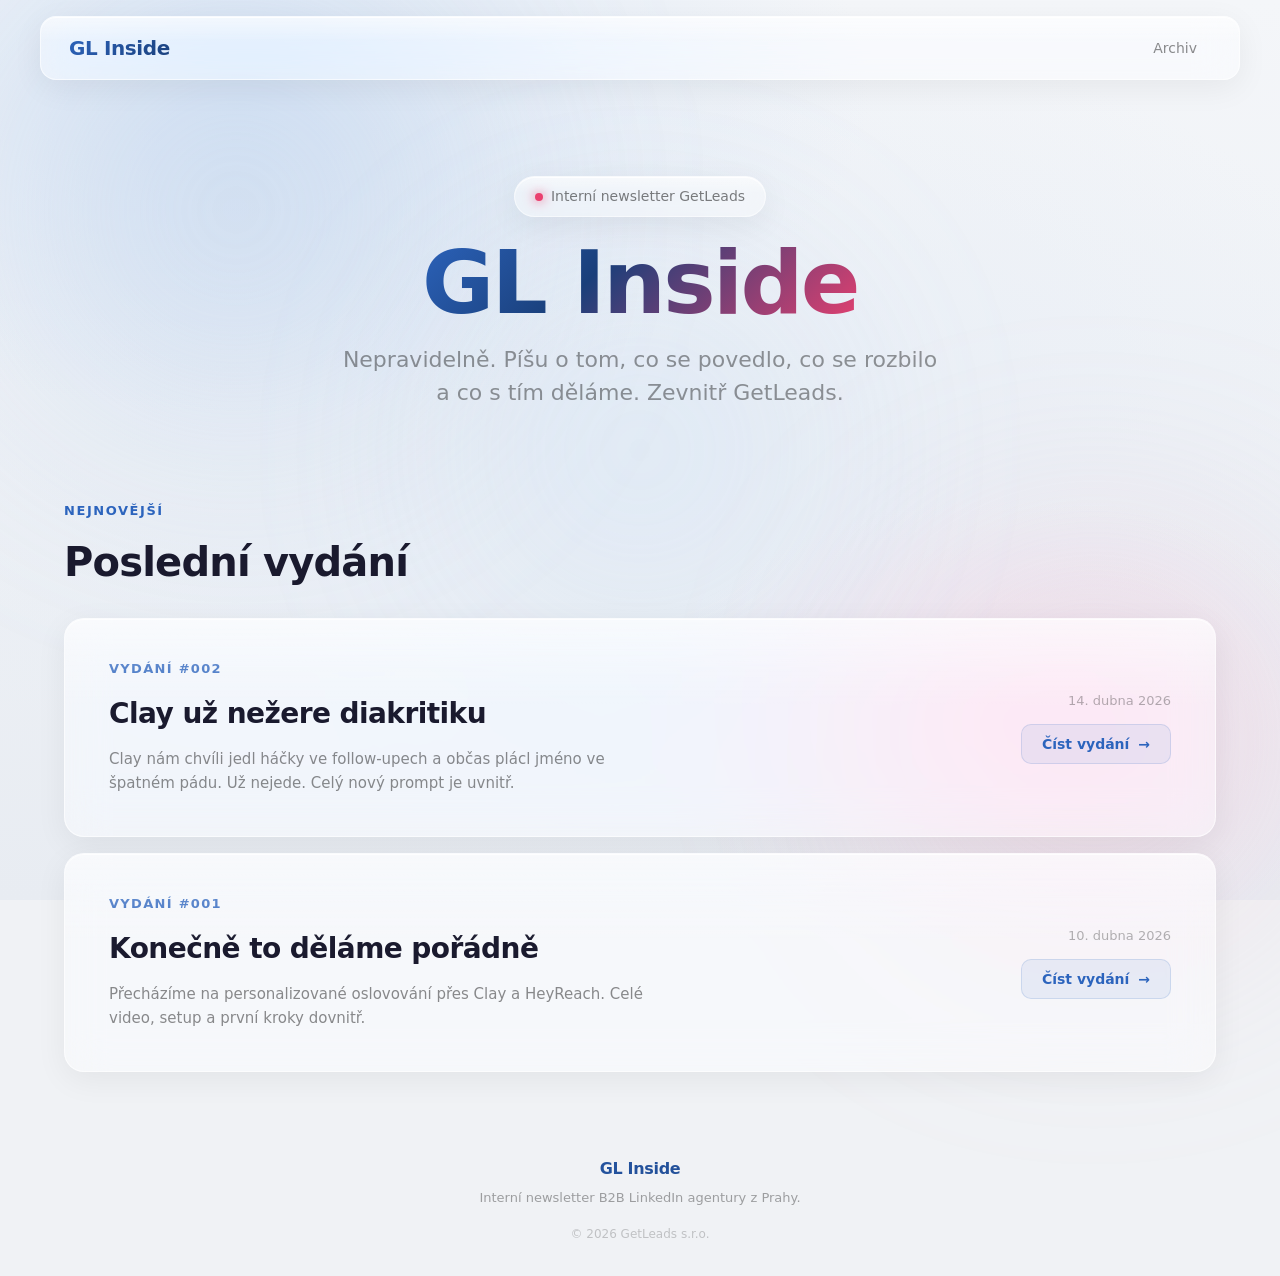
==== commit 9270a48d: "Merge responsive mobile nav from claude/vibrant-wilbur Adds hamburger menu, mobile breakpoint improv" ====
--- a/index.html
+++ b/index.html
@@ -3,7 +3,7 @@
 <head>
   <meta charset="UTF-8">
   <meta name="viewport" content="width=device-width, initial-scale=1.0">
-  <title>GL Inside — Newsletter Archiv</title>
+  <title>GL Inside — Newsletter Archív</title>
   <link rel="stylesheet" href="css/style.css">
 </head>
 <body>
@@ -35,60 +35,56 @@
   <header class="hero">
     <div class="hero__badge glass">
       <span class="hero__badge-dot"></span>
-      Interni newsletter GetLeads
+      Interní newsletter GetLeads
     </div>
     <h1 class="hero__title">
       <span class="hero__title--gradient">GL Inside</span>
     </h1>
     <p class="hero__subtitle">
-      Kazdy tyden. Co se delo, kam mirime, a proc to delame. Interni pulse B2B LinkedIn agentury z Prahy.
+      Nepravidelně. Píšu o tom, co se povedlo, co se rozbilo a co s tím děláme. Zevnitř GetLeads.
     </p>
   </header>
 
-  <!-- Archive -->
+  <!-- Latest Issue -->
   <section class="section" id="archiv">
     <div class="section__header">
-      <p class="section__label">Archiv</p>
-      <h2 class="section__title">Vsechny issues</h2>
+      <p class="section__label">Nejnovější</p>
+      <h2 class="section__title">Poslední vydání</h2>
     </div>
-    <div class="archive-grid">
-      <a href="issues/001.html" class="archive-card glass">
-        <div class="archive-card__issue">Issue #001</div>
-        <h3 class="archive-card__title">Konecne to delame poradne</h3>
-        <p class="archive-card__desc">
-          Prechazime na personalizovane oslovovani pres Clay a HeyReach. Kompletni video navod, setup tipy a prvni kroky k implementaci.
+    <a href="issues/002.html" class="latest-card glass">
+      <div class="latest-card__left">
+        <div class="latest-card__issue">Vydání #002</div>
+        <h3 class="latest-card__title">Clay už nežere diakritiku</h3>
+        <p class="latest-card__desc">
+          Clay nám chvíli jedl háčky ve follow-upech a občas plácl jméno ve špatném pádu. Už nejede. Celý nový prompt je uvnitř.
         </p>
-        <div class="archive-card__date">
-          10. brezna 2026
-          <span class="archive-card__arrow">&rarr;</span>
-        </div>
-      </a>
+      </div>
+      <div class="latest-card__right">
+        <div class="latest-card__date">14. dubna 2026</div>
+        <span class="latest-card__cta">Číst vydání <span class="latest-card__arrow">&rarr;</span></span>
+      </div>
+    </a>
 
-      <!-- Placeholder cards for visual rhythm -->
-      <div class="archive-card glass" style="opacity: 0.4; pointer-events: none;">
-        <div class="archive-card__issue">Issue #002</div>
-        <h3 class="archive-card__title">Coming soon</h3>
-        <p class="archive-card__desc">
-          Dalsi issue je na ceste. Stay tuned.
+    <a href="issues/001.html" class="latest-card glass" style="margin-top: 16px;">
+      <div class="latest-card__left">
+        <div class="latest-card__issue">Vydání #001</div>
+        <h3 class="latest-card__title">Konečně to děláme pořádně</h3>
+        <p class="latest-card__desc">
+          Přecházíme na personalizované oslovování přes Clay a HeyReach. Celé video, setup a první kroky dovnitř.
         </p>
-        <div class="archive-card__date">Brzy</div>
       </div>
-
-      <div class="archive-card glass" style="opacity: 0.25; pointer-events: none;">
-        <div class="archive-card__issue">Issue #003</div>
-        <h3 class="archive-card__title">Coming soon</h3>
-        <p class="archive-card__desc">
-          Dalsi issue je na ceste. Stay tuned.
-        </p>
-        <div class="archive-card__date">Brzy</div>
+      <div class="latest-card__right">
+        <div class="latest-card__date">10. dubna 2026</div>
+        <span class="latest-card__cta">Číst vydání <span class="latest-card__arrow">&rarr;</span></span>
       </div>
-    </div>
+    </a>
   </section>
 
   <!-- Footer -->
   <footer class="footer">
-    <p>GL Inside — interni newsletter GetLeads</p>
-    <p style="margin-top: 8px;">&copy; 2026 GetLeads s.r.o. Praha</p>
+    <p class="footer__brand">GL Inside</p>
+    <p class="footer__tagline">Interní newsletter B2B LinkedIn agentury z Prahy.</p>
+    <p class="footer__copy">&copy; 2026 GetLeads s.r.o.</p>
   </footer>
 
   <script>
--- a/css/style.css
+++ b/css/style.css
@@ -185,13 +185,13 @@
 
 /* --- Hero --- */
 .hero {
-  min-height: 80vh;
+  min-height: auto;
   display: flex;
   flex-direction: column;
   align-items: center;
   justify-content: center;
   text-align: center;
-  padding: 80px 24px 60px;
+  padding: 80px 24px 32px;
   position: relative;
 }
 
@@ -204,7 +204,7 @@
   font-size: 14px;
   font-weight: 500;
   color: rgba(0, 0, 0, 0.5);
-  margin-bottom: 32px;
+  margin-bottom: 20px;
   border: 1px solid rgba(255, 255, 255, 0.5);
   background: rgba(255, 255, 255, 0.4);
   backdrop-filter: blur(12px);
@@ -232,7 +232,7 @@
   line-height: 1.05;
   color: #1a1a2e;
   max-width: 900px;
-  margin-bottom: 20px;
+  margin-bottom: 14px;
 }
 
 .hero__title--gradient {
@@ -248,7 +248,7 @@
   color: rgba(0, 0, 0, 0.4);
   max-width: 600px;
   line-height: 1.5;
-  margin-bottom: 40px;
+  margin-bottom: 24px;
 }
 
 .hero__date-badge {
@@ -264,11 +264,11 @@
 .section {
   max-width: 1200px;
   margin: 0 auto;
-  padding: 60px 24px;
+  padding: 36px 24px;
 }
 
 .section__header {
-  margin-bottom: 40px;
+  margin-bottom: 24px;
 }
 
 .section__label {
@@ -578,7 +578,95 @@
   color: rgba(0, 0, 0, 0.35);
 }
 
-/* --- Archive Grid --- */
+/* --- Latest Issue Card --- */
+.latest-card {
+  display: flex;
+  align-items: center;
+  justify-content: space-between;
+  gap: 32px;
+  padding: 40px 44px;
+  text-decoration: none;
+  color: inherit;
+  transition: all 0.4s cubic-bezier(0.4, 0, 0.2, 1);
+}
+
+.latest-card:hover {
+  transform: translateY(-4px);
+  box-shadow:
+    0 16px 48px rgba(44, 100, 189, 0.1),
+    inset 0 1px 0 rgba(255, 255, 255, 0.9);
+  border-color: rgba(255, 255, 255, 0.7);
+}
+
+.latest-card__left {
+  flex: 1;
+}
+
+.latest-card__issue {
+  font-size: 13px;
+  font-weight: 600;
+  color: #2C64BD;
+  text-transform: uppercase;
+  letter-spacing: 0.1em;
+  margin-bottom: 12px;
+}
+
+.latest-card__title {
+  font-size: clamp(22px, 3vw, 28px);
+  font-weight: 700;
+  color: #1a1a2e;
+  letter-spacing: -0.02em;
+  margin-bottom: 10px;
+}
+
+.latest-card__desc {
+  font-size: 15px;
+  line-height: 1.65;
+  color: rgba(0, 0, 0, 0.45);
+  max-width: 540px;
+}
+
+.latest-card__right {
+  display: flex;
+  flex-direction: column;
+  align-items: flex-end;
+  gap: 12px;
+  flex-shrink: 0;
+}
+
+.latest-card__date {
+  font-size: 13px;
+  color: rgba(0, 0, 0, 0.3);
+}
+
+.latest-card__cta {
+  font-size: 14px;
+  font-weight: 600;
+  color: #2C64BD;
+  padding: 8px 20px;
+  border-radius: 10px;
+  background: rgba(44, 100, 189, 0.08);
+  border: 1px solid rgba(44, 100, 189, 0.15);
+  transition: all 0.3s ease;
+  white-space: nowrap;
+}
+
+.latest-card:hover .latest-card__cta {
+  background: rgba(44, 100, 189, 0.14);
+  border-color: rgba(44, 100, 189, 0.25);
+}
+
+.latest-card__arrow {
+  display: inline-block;
+  margin-left: 4px;
+  transition: transform 0.3s ease;
+}
+
+.latest-card:hover .latest-card__arrow {
+  transform: translateX(4px);
+}
+
+/* --- Archive Grid (for future multi-issue layout) --- */
 .archive-grid {
   display: grid;
   grid-template-columns: repeat(auto-fill, minmax(340px, 1fr));
@@ -643,9 +731,30 @@
 /* --- Footer --- */
 .footer {
   text-align: center;
-  padding: 60px 24px 40px;
+  padding: 48px 24px 32px;
   color: rgba(0, 0, 0, 0.25);
   font-size: 13px;
+}
+
+.footer__brand {
+  font-size: 16px;
+  font-weight: 700;
+  letter-spacing: -0.02em;
+  background: linear-gradient(135deg, #2C64BD, #1a3f7a);
+  -webkit-background-clip: text;
+  -webkit-text-fill-color: transparent;
+  background-clip: text;
+  margin-bottom: 6px;
+}
+
+.footer__tagline {
+  color: rgba(0, 0, 0, 0.35);
+  margin-bottom: 16px;
+}
+
+.footer__copy {
+  color: rgba(0, 0, 0, 0.2);
+  font-size: 12px;
 }
 
 .footer a {
@@ -748,8 +857,8 @@
   }
 
   .hero {
-    min-height: 60vh;
-    padding: 60px 20px 40px;
+    min-height: auto;
+    padding: 80px 20px 32px;
   }
 
   .section {
@@ -774,6 +883,20 @@
     padding: 32px 24px;
   }
 
+  .latest-card {
+    flex-direction: column;
+    align-items: flex-start;
+    padding: 28px 24px;
+    gap: 20px;
+  }
+
+  .latest-card__right {
+    flex-direction: row-reverse;
+    align-items: center;
+    justify-content: space-between;
+    width: 100%;
+  }
+
   .quote-panel__text {
     font-size: 17px;
   }
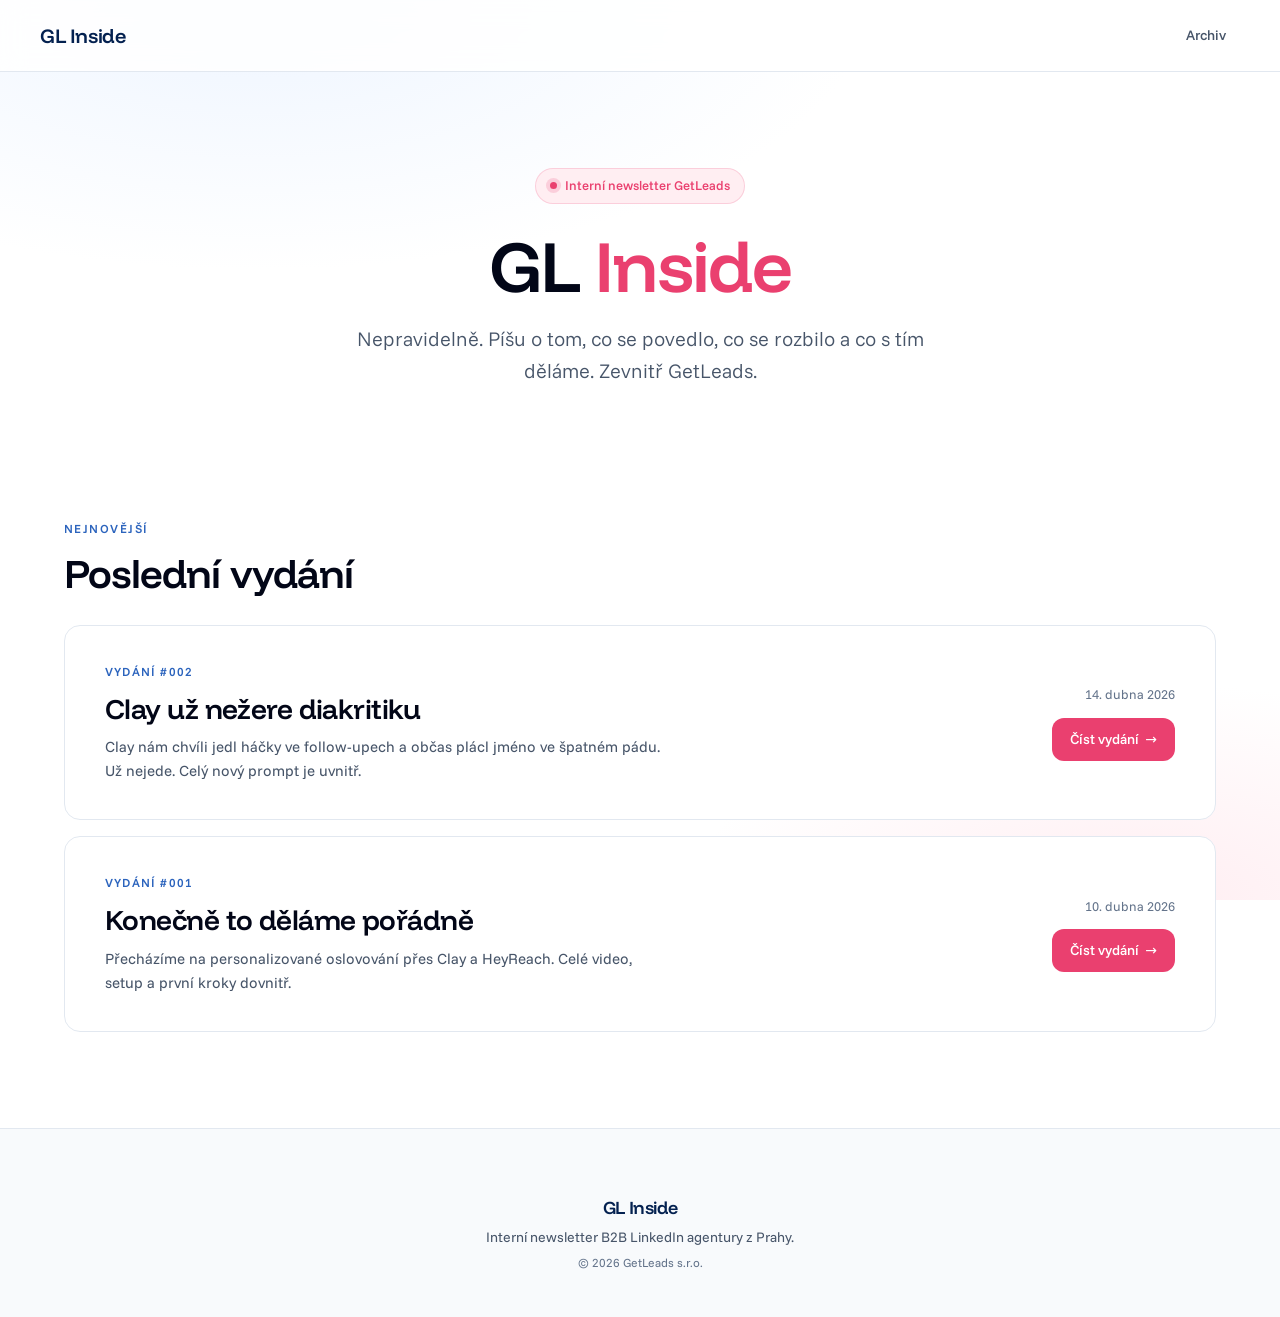
==== commit 9948263f: "Apply GetLeads brand (steenpad/design) to newsletter Rebuild css/style.css with design tokens (Sky B" ====
--- a/index.html
+++ b/index.html
@@ -3,20 +3,17 @@
 <head>
   <meta charset="UTF-8">
   <meta name="viewport" content="width=device-width, initial-scale=1.0">
-  <title>GL Inside — Newsletter Archív</title>
+  <title>GL Inside - Newsletter Archív</title>
   <link rel="stylesheet" href="css/style.css">
 </head>
 <body>
 
   <!-- Background -->
   <div class="bg-canvas"></div>
-  <div class="bg-orb bg-orb--blue"></div>
-  <div class="bg-orb bg-orb--pink"></div>
-  <div class="bg-orb bg-orb--cyan"></div>
 
   <!-- Navbar -->
   <nav class="navbar">
-    <div class="navbar__inner glass">
+    <div class="navbar__inner">
       <a href="index.html" class="navbar__brand">
         <span class="navbar__logo">GL Inside</span>
       </a>
@@ -33,12 +30,12 @@
 
   <!-- Hero -->
   <header class="hero">
-    <div class="hero__badge glass">
+    <div class="hero__badge">
       <span class="hero__badge-dot"></span>
       Interní newsletter GetLeads
     </div>
     <h1 class="hero__title">
-      <span class="hero__title--gradient">GL Inside</span>
+      GL <span class="accent">Inside</span>
     </h1>
     <p class="hero__subtitle">
       Nepravidelně. Píšu o tom, co se povedlo, co se rozbilo a co s tím děláme. Zevnitř GetLeads.
--- a/css/style.css
+++ b/css/style.css
@@ -1,8 +1,69 @@
-/* ============================================
-   GL Inside Newsletter — Liquid Glass / Light
-   ============================================ */
-
-/* --- Reset & Base --- */
+/* ===================================================================
+   GL Inside Newsletter - GetLeads brand
+   Based on steenpad/design system (v1.0 2026)
+   =================================================================== */
+
+/* --- Funnel fonts via Google Fonts --- */
+@import url('https://fonts.googleapis.com/css2?family=Funnel+Display:wght@300..800&family=Funnel+Sans:ital,wght@0,300..800;1,300..800&display=swap');
+
+/* --- Design tokens --- */
+:root {
+  /* Brand: Sky Blue */
+  --color-sky-blue-darkest: #042150;
+  --color-sky-blue-dark: #042150;
+  --color-sky-blue: #2C64BD;
+  --color-sky-blue-light: #C9DEFF;
+  --color-sky-blue-lightest: #EEF5FF;
+
+  /* Brand: Rose (CTA accent) */
+  --color-rose: #EA406F;
+  --color-rose-hover: #D4335F;
+  --color-rose-light: #FFA0BA;
+  --color-rose-lightest: #FFEEF2;
+
+  /* Slate (text, neutrals) */
+  --color-slate-darkest: #020617;
+  --color-slate-darker: #1E293B;
+  --color-slate-dark: #475569;
+  --color-slate-primary: #64748B;
+  --color-slate-light: #CBD5E1;
+  --color-slate-lighter: #E2E8F0;
+  --color-slate-lightest: #F8FAFC;
+
+  /* Semantic */
+  --color-text-primary: var(--color-slate-darkest);
+  --color-text-secondary: var(--color-slate-dark);
+  --color-text-muted: var(--color-slate-primary);
+  --color-text-inverse: #FFFFFF;
+
+  --color-bg-primary: #FFFFFF;
+  --color-bg-subtle: var(--color-slate-lightest);
+  --color-bg-muted: var(--color-sky-blue-lightest);
+  --color-bg-dark: var(--color-sky-blue-darkest);
+
+  --color-border: var(--color-slate-lighter);
+  --color-border-strong: var(--color-slate-light);
+
+  /* Typography */
+  --font-display: 'Funnel Display', system-ui, -apple-system, sans-serif;
+  --font-body: 'Funnel Sans', system-ui, -apple-system, sans-serif;
+
+  /* Radii */
+  --radius-sm: 0.375rem;
+  --radius-md: 0.5rem;
+  --radius-lg: 0.75rem;
+  --radius-xl: 1rem;
+  --radius-2xl: 1.5rem;
+  --radius-full: 9999px;
+
+  /* Shadows */
+  --shadow-sm: 0 1px 2px rgba(4, 33, 80, 0.05);
+  --shadow-md: 0 4px 12px rgba(4, 33, 80, 0.08);
+  --shadow-lg: 0 12px 32px rgba(4, 33, 80, 0.12);
+  --shadow-accent: 0 8px 24px rgba(234, 64, 111, 0.25);
+}
+
+/* --- Reset & base --- */
 *, *::before, *::after {
   margin: 0;
   padding: 0;
@@ -16,105 +77,43 @@
 }
 
 body {
-  font-family: -apple-system, 'SF Pro Display', 'SF Pro Text', 'Helvetica Neue', system-ui, sans-serif;
-  color: rgba(0, 0, 0, 0.6);
-  line-height: 1.6;
+  font-family: var(--font-body);
+  font-weight: 400;
+  color: var(--color-text-secondary);
+  line-height: 1.65;
   min-height: 100vh;
   overflow-x: hidden;
-  background: #f0f2f5;
-}
-
-/* --- Animated Background --- */
+  background: var(--color-bg-primary);
+}
+
+a {
+  color: var(--color-sky-blue);
+  text-decoration: none;
+  transition: color 0.15s ease;
+}
+a:hover { color: var(--color-sky-blue-darkest); }
+
+/* --- Background: subtle, no animated orbs (brand says no heavy gradients) --- */
 .bg-canvas {
   position: fixed;
   inset: 0;
   z-index: -1;
   background:
-    radial-gradient(ellipse 80% 60% at 20% 10%, #dce7f5 0%, transparent 60%),
-    radial-gradient(ellipse 60% 50% at 80% 80%, #f0e4ef 0%, transparent 50%),
-    radial-gradient(ellipse 90% 70% at 50% 50%, #e8eef6 0%, transparent 70%),
-    linear-gradient(180deg, #f4f6f9 0%, #e8ecf2 100%);
-}
-
-.bg-orb {
-  position: fixed;
-  border-radius: 50%;
-  filter: blur(120px);
-  opacity: 0.5;
-  pointer-events: none;
-  z-index: -1;
-}
-
-.bg-orb--blue {
-  width: 600px;
-  height: 600px;
-  background: radial-gradient(circle, #a8c4e8, transparent 70%);
-  top: -10%;
-  left: -5%;
-  animation: orbFloat1 18s ease-in-out infinite;
-}
-
-.bg-orb--pink {
-  width: 500px;
-  height: 500px;
-  background: radial-gradient(circle, #f0b8cb, transparent 70%);
-  bottom: -10%;
-  right: -5%;
-  animation: orbFloat2 22s ease-in-out infinite;
-}
-
-.bg-orb--cyan {
-  width: 450px;
-  height: 450px;
-  background: radial-gradient(circle, #b8d4f0, transparent 70%);
-  top: 50%;
-  left: 50%;
-  transform: translate(-50%, -50%);
-  animation: orbFloat3 25s ease-in-out infinite;
-  opacity: 0.35;
-}
-
-@keyframes orbFloat1 {
-  0%, 100% { transform: translate(0, 0) scale(1); }
-  33% { transform: translate(60px, 40px) scale(1.1); }
-  66% { transform: translate(-30px, 60px) scale(0.95); }
-}
-
-@keyframes orbFloat2 {
-  0%, 100% { transform: translate(0, 0) scale(1); }
-  33% { transform: translate(-50px, -30px) scale(1.05); }
-  66% { transform: translate(40px, -50px) scale(0.9); }
-}
-
-@keyframes orbFloat3 {
-  0%, 100% { transform: translate(-50%, -50%) scale(1); }
-  50% { transform: translate(-40%, -60%) scale(1.15); }
-}
-
-/* --- Liquid Glass Token (Light) --- */
+    radial-gradient(ellipse 80% 50% at 20% 0%, var(--color-sky-blue-lightest) 0%, transparent 60%),
+    radial-gradient(ellipse 60% 40% at 90% 100%, var(--color-rose-lightest) 0%, transparent 60%),
+    var(--color-bg-primary);
+}
+
+/* Background orbs - kept in DOM for backwards compat, hidden for clean look */
+.bg-orb { display: none; }
+
+/* --- Glass token -> now a clean white card (brand: no heavy gradients) --- */
 .glass {
-  background: rgba(255, 255, 255, 0.45);
-  backdrop-filter: blur(20px) saturate(180%);
-  -webkit-backdrop-filter: blur(20px) saturate(180%);
-  border: 1px solid rgba(255, 255, 255, 0.6);
-  border-radius: 20px;
-  box-shadow:
-    0 8px 32px rgba(0, 0, 0, 0.06),
-    inset 0 1px 0 rgba(255, 255, 255, 0.8);
+  background: var(--color-bg-primary);
+  border: 1px solid var(--color-border);
+  border-radius: var(--radius-xl);
   position: relative;
-}
-
-.glass::before {
-  content: '';
-  position: absolute;
-  inset: 0;
-  border-radius: inherit;
-  background: linear-gradient(
-    180deg,
-    rgba(255, 255, 255, 0.5) 0%,
-    transparent 40%
-  );
-  pointer-events: none;
+  transition: border-color 0.2s ease, box-shadow 0.2s ease;
 }
 
 /* --- Navbar --- */
@@ -123,397 +122,414 @@
   top: 0;
   z-index: 100;
   padding: 0 24px;
+  backdrop-filter: blur(12px);
+  -webkit-backdrop-filter: blur(12px);
+  background: rgba(255, 255, 255, 0.85);
+  border-bottom: 1px solid var(--color-border);
 }
 
 .navbar__inner {
   max-width: 1200px;
-  margin: 16px auto;
-  padding: 14px 28px;
+  margin: 0 auto;
+  padding: 16px 0;
   display: flex;
   align-items: center;
   justify-content: space-between;
-  border-radius: 16px;
+  border: none;
+  border-radius: 0;
+  background: transparent;
 }
 
 .navbar__brand {
   display: flex;
   align-items: center;
-  gap: 12px;
+  gap: 10px;
   text-decoration: none;
-  color: #1a1a2e;
+  color: var(--color-slate-darkest);
 }
 
 .navbar__logo {
+  font-family: var(--font-display);
   font-size: 20px;
-  font-weight: 700;
+  font-weight: 600;
   letter-spacing: -0.02em;
-  background: linear-gradient(135deg, #2C64BD, #1a3f7a);
-  -webkit-background-clip: text;
-  -webkit-text-fill-color: transparent;
-  background-clip: text;
+  color: var(--color-sky-blue-darkest);
+  background: none;
+  -webkit-text-fill-color: currentColor;
 }
 
 .navbar__issue {
-  font-size: 13px;
+  font-family: var(--font-body);
+  font-size: 12px;
   font-weight: 500;
-  color: rgba(0, 0, 0, 0.4);
-  padding: 4px 12px;
-  border-radius: 8px;
-  background: rgba(0, 0, 0, 0.04);
-  border: 1px solid rgba(0, 0, 0, 0.06);
+  color: var(--color-sky-blue-darkest);
+  padding: 3px 10px;
+  border-radius: var(--radius-full);
+  background: var(--color-sky-blue-lightest);
+  border: none;
+  letter-spacing: 0.02em;
 }
 
 .navbar__links {
   display: flex;
-  gap: 8px;
+  gap: 4px;
+  flex-wrap: wrap;
 }
 
 .navbar__link {
-  color: rgba(0, 0, 0, 0.45);
+  color: var(--color-text-secondary);
   text-decoration: none;
   font-size: 14px;
   font-weight: 500;
-  padding: 6px 14px;
-  border-radius: 10px;
-  transition: all 0.3s ease;
+  padding: 8px 14px;
+  border-radius: var(--radius-md);
+  transition: all 0.15s ease;
 }
 
 .navbar__link:hover {
-  color: #1a1a2e;
-  background: rgba(0, 0, 0, 0.05);
+  color: var(--color-sky-blue-darkest);
+  background: var(--color-sky-blue-lightest);
 }
 
 /* --- Hero --- */
 .hero {
-  min-height: auto;
   display: flex;
   flex-direction: column;
   align-items: center;
   justify-content: center;
   text-align: center;
-  padding: 80px 24px 32px;
+  padding: 96px 24px 56px;
   position: relative;
+  max-width: 960px;
+  margin: 0 auto;
 }
 
 .hero__badge {
   display: inline-flex;
   align-items: center;
   gap: 8px;
-  padding: 8px 20px;
-  border-radius: 100px;
+  padding: 6px 14px;
+  border-radius: var(--radius-full);
+  font-size: 13px;
+  font-weight: 500;
+  color: var(--color-rose);
+  margin-bottom: 24px;
+  background: var(--color-rose-lightest);
+  border: 1px solid rgba(234, 64, 111, 0.18);
+}
+
+.hero__badge-dot {
+  width: 7px;
+  height: 7px;
+  border-radius: 50%;
+  background: var(--color-rose);
+  box-shadow: 0 0 0 4px rgba(234, 64, 111, 0.18);
+  animation: pulse 2s ease-in-out infinite;
+}
+
+@keyframes pulse {
+  0%, 100% { opacity: 1; }
+  50% { opacity: 0.5; }
+}
+
+.hero__title {
+  font-family: var(--font-display);
+  font-size: clamp(40px, 7vw, 72px);
+  font-weight: 600;
+  letter-spacing: -0.025em;
+  line-height: 1.05;
+  color: var(--color-slate-darkest);
+  max-width: 900px;
+  margin-bottom: 20px;
+}
+
+/* Per brand: no full-text gradients. Keep pink accent instead. */
+.hero__title--gradient {
+  color: var(--color-slate-darkest);
+  background: none;
+  -webkit-text-fill-color: currentColor;
+}
+
+.hero__title .accent,
+.hero__title--gradient .accent {
+  color: var(--color-rose);
+}
+
+.hero__subtitle {
+  font-family: var(--font-body);
+  font-size: clamp(17px, 2vw, 20px);
+  font-weight: 300;
+  color: var(--color-text-secondary);
+  max-width: 640px;
+  line-height: 1.6;
+  margin-bottom: 28px;
+}
+
+.hero__date-badge {
+  display: inline-flex;
+  align-items: center;
+  padding: 8px 16px;
+  border-radius: var(--radius-lg);
   font-size: 14px;
   font-weight: 500;
-  color: rgba(0, 0, 0, 0.5);
-  margin-bottom: 20px;
-  border: 1px solid rgba(255, 255, 255, 0.5);
-  background: rgba(255, 255, 255, 0.4);
-  backdrop-filter: blur(12px);
-  -webkit-backdrop-filter: blur(12px);
-}
-
-.hero__badge-dot {
-  width: 8px;
-  height: 8px;
-  border-radius: 50%;
-  background: #EA406F;
-  box-shadow: 0 0 12px #EA406F;
-  animation: pulse 2s ease-in-out infinite;
-}
-
-@keyframes pulse {
-  0%, 100% { opacity: 1; transform: scale(1); }
-  50% { opacity: 0.6; transform: scale(0.85); }
-}
-
-.hero__title {
-  font-size: clamp(48px, 8vw, 88px);
-  font-weight: 700;
-  letter-spacing: -0.03em;
-  line-height: 1.05;
-  color: #1a1a2e;
-  max-width: 900px;
-  margin-bottom: 14px;
-}
-
-.hero__title--gradient {
-  background: linear-gradient(135deg, #2C64BD 0%, #1a3f7a 40%, #EA406F 100%);
-  -webkit-background-clip: text;
-  -webkit-text-fill-color: transparent;
-  background-clip: text;
-}
-
-.hero__subtitle {
-  font-size: clamp(18px, 2.5vw, 22px);
-  font-weight: 300;
-  color: rgba(0, 0, 0, 0.4);
-  max-width: 600px;
-  line-height: 1.5;
-  margin-bottom: 24px;
-}
-
-.hero__date-badge {
-  padding: 12px 24px;
-  border-radius: 14px;
-  font-size: 15px;
-  font-weight: 500;
-  color: rgba(0, 0, 0, 0.5);
+  color: var(--color-text-muted);
   letter-spacing: 0.02em;
+  background: var(--color-bg-subtle);
+  border: 1px solid var(--color-border);
 }
 
 /* --- Sections --- */
 .section {
   max-width: 1200px;
   margin: 0 auto;
-  padding: 36px 24px;
+  padding: 48px 24px;
 }
 
 .section__header {
-  margin-bottom: 24px;
+  margin-bottom: 28px;
 }
 
 .section__label {
-  font-size: 13px;
+  font-family: var(--font-body);
+  font-size: 12px;
   font-weight: 600;
   text-transform: uppercase;
   letter-spacing: 0.12em;
-  color: #2C64BD;
-  margin-bottom: 8px;
+  color: var(--color-sky-blue);
+  margin-bottom: 10px;
 }
 
 .section__title {
+  font-family: var(--font-display);
   font-size: clamp(28px, 4vw, 40px);
-  font-weight: 700;
-  color: #1a1a2e;
+  font-weight: 600;
+  color: var(--color-slate-darkest);
   letter-spacing: -0.02em;
+  line-height: 1.2;
 }
 
 /* --- Stats Grid --- */
 .stats-grid {
   display: grid;
   grid-template-columns: repeat(auto-fit, minmax(220px, 1fr));
-  gap: 20px;
+  gap: 16px;
 }
 
 .stat-card {
-  padding: 32px 28px;
+  padding: 28px 24px;
   text-align: center;
-  transition: all 0.4s cubic-bezier(0.4, 0, 0.2, 1);
-  overflow: hidden;
+  transition: border-color 0.2s ease, box-shadow 0.2s ease, transform 0.2s ease;
 }
 
 .stat-card:hover {
-  transform: translateY(-4px);
-  box-shadow:
-    0 16px 48px rgba(0, 0, 0, 0.08),
-    inset 0 1px 0 rgba(255, 255, 255, 0.9);
-  border-color: rgba(255, 255, 255, 0.7);
-}
-
-.stat-card--blue:hover {
-  box-shadow:
-    0 16px 48px rgba(44, 100, 189, 0.12),
-    inset 0 1px 0 rgba(255, 255, 255, 0.9);
-}
-
-.stat-card--pink:hover {
-  box-shadow:
-    0 16px 48px rgba(234, 64, 111, 0.12),
-    inset 0 1px 0 rgba(255, 255, 255, 0.9);
+  transform: translateY(-2px);
+  border-color: var(--color-sky-blue-light);
+  box-shadow: var(--shadow-md);
 }
 
 .stat-card__number {
-  font-size: 52px;
-  font-weight: 700;
-  letter-spacing: -0.03em;
+  font-family: var(--font-display);
+  font-size: 48px;
+  font-weight: 600;
+  letter-spacing: -0.025em;
   line-height: 1;
   margin-bottom: 8px;
+  color: var(--color-sky-blue-darkest);
 }
 
 .stat-card__number--blue {
-  background: linear-gradient(135deg, #2C64BD, #1a3f7a);
-  -webkit-background-clip: text;
-  -webkit-text-fill-color: transparent;
-  background-clip: text;
+  color: var(--color-sky-blue-darkest);
+  background: none;
+  -webkit-text-fill-color: currentColor;
 }
 
 .stat-card__number--pink {
-  background: linear-gradient(135deg, #EA406F, #c0284f);
-  -webkit-background-clip: text;
-  -webkit-text-fill-color: transparent;
-  background-clip: text;
+  color: var(--color-rose);
+  background: none;
+  -webkit-text-fill-color: currentColor;
 }
 
 .stat-card__number--white {
-  color: #1a1a2e;
+  color: var(--color-slate-darkest);
 }
 
 .stat-card__label {
   font-size: 14px;
-  color: rgba(0, 0, 0, 0.4);
+  color: var(--color-text-muted);
   font-weight: 400;
 }
 
 /* --- Content Cards --- */
 .cards-grid {
   display: grid;
-  grid-template-columns: repeat(auto-fit, minmax(340px, 1fr));
+  grid-template-columns: repeat(auto-fit, minmax(320px, 1fr));
   gap: 20px;
 }
 
 .content-card {
-  padding: 32px;
-  transition: all 0.4s cubic-bezier(0.4, 0, 0.2, 1);
+  padding: 28px;
+  transition: border-color 0.2s ease, box-shadow 0.2s ease, transform 0.2s ease;
 }
 
 .content-card:hover {
-  transform: translateY(-4px);
-  box-shadow:
-    0 16px 48px rgba(0, 0, 0, 0.08),
-    inset 0 1px 0 rgba(255, 255, 255, 0.9);
-  border-color: rgba(255, 255, 255, 0.7);
+  transform: translateY(-2px);
+  border-color: var(--color-sky-blue-light);
+  box-shadow: var(--shadow-md);
 }
 
 .content-card__icon {
-  font-size: 28px;
-  margin-bottom: 16px;
-  display: block;
+  font-size: 24px;
+  margin-bottom: 14px;
+  display: inline-flex;
+  width: 48px;
+  height: 48px;
+  align-items: center;
+  justify-content: center;
+  background: var(--color-rose-lightest);
+  color: var(--color-rose);
+  border-radius: var(--radius-lg);
 }
 
 .content-card__title {
-  font-size: 18px;
-  font-weight: 600;
-  color: #1a1a2e;
-  margin-bottom: 12px;
+  font-family: var(--font-display);
+  font-size: 19px;
+  font-weight: 500;
+  color: var(--color-slate-darkest);
+  margin-bottom: 10px;
   letter-spacing: -0.01em;
 }
 
 .content-card__text {
   font-size: 15px;
   line-height: 1.65;
-  color: rgba(0, 0, 0, 0.55);
+  color: var(--color-text-secondary);
 }
 
 .content-card__tag {
   display: inline-block;
-  margin-top: 16px;
-  padding: 4px 12px;
-  border-radius: 8px;
-  font-size: 12px;
+  margin-top: 14px;
+  padding: 3px 10px;
+  border-radius: var(--radius-full);
+  font-size: 11px;
   font-weight: 600;
   letter-spacing: 0.04em;
-  background: rgba(44, 100, 189, 0.1);
-  color: #2C64BD;
-  border: 1px solid rgba(44, 100, 189, 0.2);
+  text-transform: uppercase;
+  background: var(--color-sky-blue-lightest);
+  color: var(--color-sky-blue-darkest);
+  border: none;
 }
 
 .content-card__tag--pink {
-  background: rgba(234, 64, 111, 0.08);
-  color: #d63060;
-  border-color: rgba(234, 64, 111, 0.2);
-}
-
-/* --- Profile / Spotlight Card --- */
+  background: var(--color-rose-lightest);
+  color: var(--color-rose);
+  border: none;
+}
+
+/* --- Spotlight Card --- */
 .spotlight-card {
-  padding: 40px;
-  display: flex;
-  gap: 32px;
-  align-items: center;
-  max-width: 700px;
-  transition: all 0.4s cubic-bezier(0.4, 0, 0.2, 1);
+  padding: 36px;
+  display: flex;
+  gap: 28px;
+  align-items: center;
+  max-width: 720px;
+  transition: border-color 0.2s ease, box-shadow 0.2s ease, transform 0.2s ease;
 }
 
 .spotlight-card:hover {
-  transform: translateY(-4px);
-  box-shadow:
-    0 16px 48px rgba(0, 0, 0, 0.08),
-    inset 0 1px 0 rgba(255, 255, 255, 0.9);
+  transform: translateY(-2px);
+  border-color: var(--color-sky-blue-light);
+  box-shadow: var(--shadow-md);
 }
 
 .spotlight__avatar {
-  width: 100px;
-  height: 100px;
-  border-radius: 24px;
-  background: linear-gradient(135deg, rgba(44, 100, 189, 0.15), rgba(234, 64, 111, 0.15));
-  border: 1px solid rgba(255, 255, 255, 0.5);
+  width: 88px;
+  height: 88px;
+  border-radius: var(--radius-xl);
+  background: var(--color-sky-blue-lightest);
+  border: 1px solid var(--color-border);
   flex-shrink: 0;
   display: flex;
   align-items: center;
   justify-content: center;
-  font-size: 36px;
+  font-size: 32px;
+  color: var(--color-sky-blue-darkest);
 }
 
 .spotlight__info h3 {
-  font-size: 22px;
-  font-weight: 600;
-  color: #1a1a2e;
+  font-family: var(--font-display);
+  font-size: 20px;
+  font-weight: 600;
+  color: var(--color-slate-darkest);
   margin-bottom: 4px;
+  letter-spacing: -0.01em;
 }
 
 .spotlight__info .role {
   font-size: 14px;
-  color: #2C64BD;
+  color: var(--color-sky-blue);
   font-weight: 500;
-  margin-bottom: 12px;
+  margin-bottom: 10px;
 }
 
 .spotlight__info p {
   font-size: 15px;
   line-height: 1.6;
-  color: rgba(0, 0, 0, 0.5);
+  color: var(--color-text-secondary);
 }
 
 /* --- Timeline --- */
 .timeline {
   display: flex;
   flex-direction: column;
-  gap: 16px;
+  gap: 12px;
 }
 
 .timeline-item {
-  padding: 24px 28px;
-  display: flex;
-  align-items: center;
-  gap: 20px;
-  transition: all 0.4s cubic-bezier(0.4, 0, 0.2, 1);
+  padding: 20px 24px;
+  display: flex;
+  align-items: center;
+  gap: 18px;
+  transition: border-color 0.2s ease, transform 0.2s ease;
 }
 
 .timeline-item:hover {
-  transform: translateY(-2px);
-  border-color: rgba(255, 255, 255, 0.7);
+  transform: translateY(-1px);
+  border-color: var(--color-sky-blue-light);
 }
 
 .timeline-item__marker {
-  width: 12px;
-  height: 12px;
+  width: 10px;
+  height: 10px;
   border-radius: 50%;
-  background: #2C64BD;
-  box-shadow: 0 0 12px rgba(44, 100, 189, 0.35);
+  background: var(--color-sky-blue);
   flex-shrink: 0;
 }
 
 .timeline-item__marker--pink {
-  background: #EA406F;
-  box-shadow: 0 0 12px rgba(234, 64, 111, 0.35);
+  background: var(--color-rose);
 }
 
 .timeline-item__content h4 {
+  font-family: var(--font-display);
   font-size: 16px;
-  font-weight: 600;
-  color: #1a1a2e;
-  margin-bottom: 4px;
+  font-weight: 500;
+  color: var(--color-slate-darkest);
+  margin-bottom: 2px;
 }
 
 .timeline-item__content p {
   font-size: 14px;
-  color: rgba(0, 0, 0, 0.4);
+  color: var(--color-text-muted);
 }
 
 /* --- Quote Panel --- */
 .quote-panel {
-  padding: 48px;
+  padding: 40px;
   max-width: 800px;
   position: relative;
   overflow: hidden;
+  background: var(--color-sky-blue-lightest);
+  border-color: transparent;
 }
 
 .quote-panel::after {
@@ -521,31 +537,30 @@
   position: absolute;
   top: 0;
   left: 0;
-  right: 0;
-  height: 2px;
-  background: linear-gradient(90deg, #2C64BD, #EA406F, #2C64BD);
-  border-radius: 2px;
+  bottom: 0;
+  width: 4px;
+  background: var(--color-rose);
+  border-radius: 0;
 }
 
 .quote-panel__mark {
-  font-size: 64px;
+  font-family: var(--font-display);
+  font-size: 56px;
   line-height: 1;
-  background: linear-gradient(135deg, #2C64BD, #EA406F);
-  -webkit-background-clip: text;
-  -webkit-text-fill-color: transparent;
-  background-clip: text;
+  color: var(--color-rose);
   font-weight: 700;
-  margin-bottom: -12px;
+  margin-bottom: -8px;
   display: block;
 }
 
 .quote-panel__text {
-  font-size: clamp(18px, 2.5vw, 22px);
+  font-family: var(--font-body);
+  font-size: clamp(17px, 2vw, 20px);
   font-style: italic;
   font-weight: 300;
-  line-height: 1.7;
-  color: rgba(0, 0, 0, 0.6);
-  margin-bottom: 24px;
+  line-height: 1.6;
+  color: var(--color-slate-darkest);
+  margin-bottom: 22px;
 }
 
 .quote-panel__sig {
@@ -555,27 +570,28 @@
 }
 
 .quote-panel__sig-avatar {
-  width: 44px;
-  height: 44px;
-  border-radius: 12px;
-  background: linear-gradient(135deg, #2C64BD, #EA406F);
+  width: 40px;
+  height: 40px;
+  border-radius: var(--radius-lg);
+  background: var(--color-sky-blue-darkest);
   display: flex;
   align-items: center;
   justify-content: center;
-  font-size: 18px;
-  font-weight: 700;
+  font-family: var(--font-display);
+  font-size: 16px;
+  font-weight: 600;
   color: #fff;
 }
 
 .quote-panel__sig-name {
   font-size: 15px;
   font-weight: 600;
-  color: #1a1a2e;
+  color: var(--color-slate-darkest);
 }
 
 .quote-panel__sig-role {
   font-size: 13px;
-  color: rgba(0, 0, 0, 0.35);
+  color: var(--color-text-muted);
 }
 
 /* --- Latest Issue Card --- */
@@ -583,47 +599,46 @@
   display: flex;
   align-items: center;
   justify-content: space-between;
-  gap: 32px;
-  padding: 40px 44px;
+  gap: 28px;
+  padding: 36px 40px;
   text-decoration: none;
   color: inherit;
-  transition: all 0.4s cubic-bezier(0.4, 0, 0.2, 1);
+  transition: border-color 0.2s ease, box-shadow 0.2s ease, transform 0.2s ease;
 }
 
 .latest-card:hover {
-  transform: translateY(-4px);
-  box-shadow:
-    0 16px 48px rgba(44, 100, 189, 0.1),
-    inset 0 1px 0 rgba(255, 255, 255, 0.9);
-  border-color: rgba(255, 255, 255, 0.7);
-}
-
-.latest-card__left {
-  flex: 1;
-}
+  transform: translateY(-2px);
+  border-color: var(--color-sky-blue-light);
+  box-shadow: var(--shadow-md);
+}
+
+.latest-card__left { flex: 1; }
 
 .latest-card__issue {
-  font-size: 13px;
-  font-weight: 600;
-  color: #2C64BD;
+  font-family: var(--font-body);
+  font-size: 12px;
+  font-weight: 600;
+  color: var(--color-sky-blue);
   text-transform: uppercase;
   letter-spacing: 0.1em;
-  margin-bottom: 12px;
+  margin-bottom: 10px;
 }
 
 .latest-card__title {
+  font-family: var(--font-display);
   font-size: clamp(22px, 3vw, 28px);
-  font-weight: 700;
-  color: #1a1a2e;
+  font-weight: 600;
+  color: var(--color-slate-darkest);
   letter-spacing: -0.02em;
   margin-bottom: 10px;
+  line-height: 1.2;
 }
 
 .latest-card__desc {
   font-size: 15px;
-  line-height: 1.65;
-  color: rgba(0, 0, 0, 0.45);
-  max-width: 540px;
+  line-height: 1.6;
+  color: var(--color-text-secondary);
+  max-width: 560px;
 }
 
 .latest-card__right {
@@ -636,135 +651,137 @@
 
 .latest-card__date {
   font-size: 13px;
-  color: rgba(0, 0, 0, 0.3);
+  color: var(--color-text-muted);
 }
 
 .latest-card__cta {
   font-size: 14px;
-  font-weight: 600;
-  color: #2C64BD;
-  padding: 8px 20px;
-  border-radius: 10px;
-  background: rgba(44, 100, 189, 0.08);
-  border: 1px solid rgba(44, 100, 189, 0.15);
-  transition: all 0.3s ease;
+  font-weight: 500;
+  color: var(--color-text-inverse);
+  padding: 10px 18px;
+  border-radius: var(--radius-lg);
+  background: var(--color-rose);
+  border: none;
+  transition: background 0.15s ease, transform 0.15s ease, box-shadow 0.15s ease;
   white-space: nowrap;
+  display: inline-flex;
+  align-items: center;
+  gap: 6px;
 }
 
 .latest-card:hover .latest-card__cta {
-  background: rgba(44, 100, 189, 0.14);
-  border-color: rgba(44, 100, 189, 0.25);
+  background: var(--color-rose-hover);
+  box-shadow: var(--shadow-accent);
 }
 
 .latest-card__arrow {
   display: inline-block;
-  margin-left: 4px;
-  transition: transform 0.3s ease;
+  transition: transform 0.2s ease;
 }
 
 .latest-card:hover .latest-card__arrow {
   transform: translateX(4px);
 }
 
-/* --- Archive Grid (for future multi-issue layout) --- */
+/* --- Archive Grid --- */
 .archive-grid {
   display: grid;
-  grid-template-columns: repeat(auto-fill, minmax(340px, 1fr));
+  grid-template-columns: repeat(auto-fill, minmax(320px, 1fr));
   gap: 20px;
 }
 
 .archive-card {
-  padding: 32px;
+  padding: 28px;
   text-decoration: none;
   color: inherit;
   display: block;
-  transition: all 0.4s cubic-bezier(0.4, 0, 0.2, 1);
+  transition: border-color 0.2s ease, box-shadow 0.2s ease, transform 0.2s ease;
 }
 
 .archive-card:hover {
-  transform: translateY(-4px);
-  box-shadow:
-    0 16px 48px rgba(44, 100, 189, 0.1),
-    inset 0 1px 0 rgba(255, 255, 255, 0.9);
-  border-color: rgba(255, 255, 255, 0.7);
+  transform: translateY(-2px);
+  border-color: var(--color-sky-blue-light);
+  box-shadow: var(--shadow-md);
 }
 
 .archive-card__issue {
-  font-size: 13px;
-  font-weight: 600;
-  color: #2C64BD;
+  font-size: 12px;
+  font-weight: 600;
+  color: var(--color-sky-blue);
   text-transform: uppercase;
   letter-spacing: 0.1em;
-  margin-bottom: 12px;
+  margin-bottom: 10px;
 }
 
 .archive-card__title {
-  font-size: 22px;
-  font-weight: 700;
-  color: #1a1a2e;
+  font-family: var(--font-display);
+  font-size: 20px;
+  font-weight: 600;
+  color: var(--color-slate-darkest);
   letter-spacing: -0.02em;
   margin-bottom: 8px;
+  line-height: 1.25;
 }
 
 .archive-card__desc {
   font-size: 14px;
   line-height: 1.6;
-  color: rgba(0, 0, 0, 0.4);
+  color: var(--color-text-secondary);
   margin-bottom: 16px;
 }
 
 .archive-card__date {
   font-size: 13px;
-  color: rgba(0, 0, 0, 0.3);
+  color: var(--color-text-muted);
 }
 
 .archive-card__arrow {
   display: inline-block;
-  margin-left: 8px;
-  transition: transform 0.3s ease;
-}
-
-.archive-card:hover .archive-card__arrow {
-  transform: translateX(4px);
-}
+  margin-left: 6px;
+  transition: transform 0.2s ease;
+}
+
+.archive-card:hover .archive-card__arrow { transform: translateX(4px); }
 
 /* --- Footer --- */
 .footer {
   text-align: center;
-  padding: 48px 24px 32px;
-  color: rgba(0, 0, 0, 0.25);
-  font-size: 13px;
+  padding: 64px 24px 40px;
+  color: var(--color-text-muted);
+  font-size: 14px;
+  border-top: 1px solid var(--color-border);
+  margin-top: 48px;
+  background: var(--color-bg-subtle);
 }
 
 .footer__brand {
-  font-size: 16px;
-  font-weight: 700;
+  font-family: var(--font-display);
+  font-size: 18px;
+  font-weight: 600;
   letter-spacing: -0.02em;
-  background: linear-gradient(135deg, #2C64BD, #1a3f7a);
-  -webkit-background-clip: text;
-  -webkit-text-fill-color: transparent;
-  background-clip: text;
+  color: var(--color-sky-blue-darkest);
+  background: none;
+  -webkit-text-fill-color: currentColor;
   margin-bottom: 6px;
 }
 
 .footer__tagline {
-  color: rgba(0, 0, 0, 0.35);
+  color: var(--color-text-secondary);
   margin-bottom: 16px;
 }
 
 .footer__copy {
-  color: rgba(0, 0, 0, 0.2);
+  color: var(--color-text-muted);
   font-size: 12px;
 }
 
 .footer a {
-  color: rgba(0, 0, 0, 0.35);
-  text-decoration: none;
-  transition: color 0.3s ease;
-}
-
-.footer a:hover {
-  color: #2C64BD;
+  color: var(--color-sky-blue);
+}
+.footer a:hover { color: var(--color-sky-blue-darkest); }
+
+.footer p {
+  margin-bottom: 4px;
 }
 
 /* --- Divider --- */
@@ -776,12 +793,7 @@
 
 .divider__line {
   height: 1px;
-  background: linear-gradient(
-    90deg,
-    transparent 0%,
-    rgba(0, 0, 0, 0.08) 50%,
-    transparent 100%
-  );
+  background: var(--color-border);
 }
 
 /* --- Hamburger Button --- */
@@ -790,13 +802,13 @@
   flex-direction: column;
   justify-content: center;
   gap: 5px;
-  width: 36px;
-  height: 36px;
-  background: rgba(0, 0, 0, 0.04);
-  border: 1px solid rgba(0, 0, 0, 0.06);
-  border-radius: 10px;
+  width: 40px;
+  height: 40px;
+  background: var(--color-bg-subtle);
+  border: 1px solid var(--color-border);
+  border-radius: var(--radius-md);
   cursor: pointer;
-  padding: 8px;
+  padding: 10px;
   flex-shrink: 0;
 }
 
@@ -804,20 +816,36 @@
   display: block;
   width: 100%;
   height: 2px;
-  background: rgba(0, 0, 0, 0.55);
+  background: var(--color-slate-darkest);
   border-radius: 2px;
-  transition: all 0.25s ease;
+  transition: all 0.2s ease;
   transform-origin: center;
 }
 
 /* --- Responsive --- */
+@media (max-width: 960px) {
+  .navbar__links {
+    gap: 2px;
+  }
+  .navbar__link {
+    font-size: 13px;
+    padding: 6px 10px;
+  }
+  .section {
+    padding: 40px 20px;
+  }
+  .hero {
+    padding: 72px 20px 40px;
+  }
+}
+
 @media (max-width: 768px) {
   .navbar {
     padding: 0 16px;
   }
 
   .navbar__inner {
-    padding: 12px 18px;
+    padding: 12px 0;
     flex-wrap: wrap;
   }
 
@@ -826,7 +854,7 @@
   }
 
   .navbar__hamburger.is-open span:nth-child(1) {
-    transform: rotate(45deg) translate(3.5px, 3.5px);
+    transform: rotate(45deg) translate(4px, 4px);
   }
 
   .navbar__hamburger.is-open span:nth-child(2) {
@@ -834,17 +862,17 @@
   }
 
   .navbar__hamburger.is-open span:nth-child(3) {
-    transform: rotate(-45deg) translate(3.5px, -3.5px);
+    transform: rotate(-45deg) translate(4px, -4px);
   }
 
   .navbar__links {
     display: none;
     flex-direction: column;
     width: 100%;
-    padding-top: 10px;
-    margin-top: 8px;
-    border-top: 1px solid rgba(0, 0, 0, 0.06);
-    gap: 2px;
+    padding-top: 12px;
+    margin-top: 10px;
+    border-top: 1px solid var(--color-border);
+    gap: 0;
   }
 
   .navbar__links.is-open {
@@ -852,42 +880,72 @@
   }
 
   .navbar__link {
-    padding: 10px 14px;
+    padding: 12px 14px;
     font-size: 15px;
+    border-radius: var(--radius-md);
   }
 
   .hero {
-    min-height: auto;
-    padding: 80px 20px 32px;
+    padding: 56px 16px 32px;
+  }
+
+  .hero__title {
+    font-size: clamp(32px, 9vw, 48px);
+  }
+
+  .hero__subtitle {
+    font-size: 16px;
   }
 
   .section {
-    padding: 40px 16px;
+    padding: 32px 16px;
+  }
+
+  .section__title {
+    font-size: clamp(24px, 6vw, 32px);
   }
 
   .stats-grid {
     grid-template-columns: repeat(2, 1fr);
+    gap: 12px;
+  }
+
+  .stat-card {
+    padding: 20px 16px;
+  }
+
+  .stat-card__number {
+    font-size: 36px;
   }
 
   .cards-grid {
     grid-template-columns: 1fr;
+  }
+
+  .content-card {
+    padding: 24px;
   }
 
   .spotlight-card {
     flex-direction: column;
     text-align: center;
-    padding: 32px 24px;
+    padding: 28px 20px;
+    gap: 20px;
   }
 
   .quote-panel {
-    padding: 32px 24px;
+    padding: 28px 24px;
+  }
+
+  .quote-panel__mark {
+    font-size: 42px;
   }
 
   .latest-card {
     flex-direction: column;
     align-items: flex-start;
-    padding: 28px 24px;
-    gap: 20px;
+    padding: 24px 20px;
+    gap: 16px;
   }
 
   .latest-card__right {
@@ -897,8 +955,8 @@
     width: 100%;
   }
 
-  .quote-panel__text {
-    font-size: 17px;
+  .latest-card__title {
+    font-size: 22px;
   }
 
   .archive-grid {
@@ -907,6 +965,10 @@
 
   .archive-card {
     padding: 24px;
+  }
+
+  .footer {
+    padding: 48px 20px 32px;
   }
 }
 
@@ -916,7 +978,27 @@
   }
 
   .hero__badge {
-    font-size: 13px;
-    padding: 6px 16px;
-  }
-}
+    font-size: 12px;
+    padding: 5px 12px;
+  }
+
+  .hero {
+    padding: 40px 16px 24px;
+  }
+
+  .hero__title {
+    font-size: 30px;
+  }
+
+  .hero__subtitle {
+    font-size: 15px;
+  }
+
+  .section {
+    padding: 28px 16px;
+  }
+
+  .section__title {
+    font-size: 24px;
+  }
+}
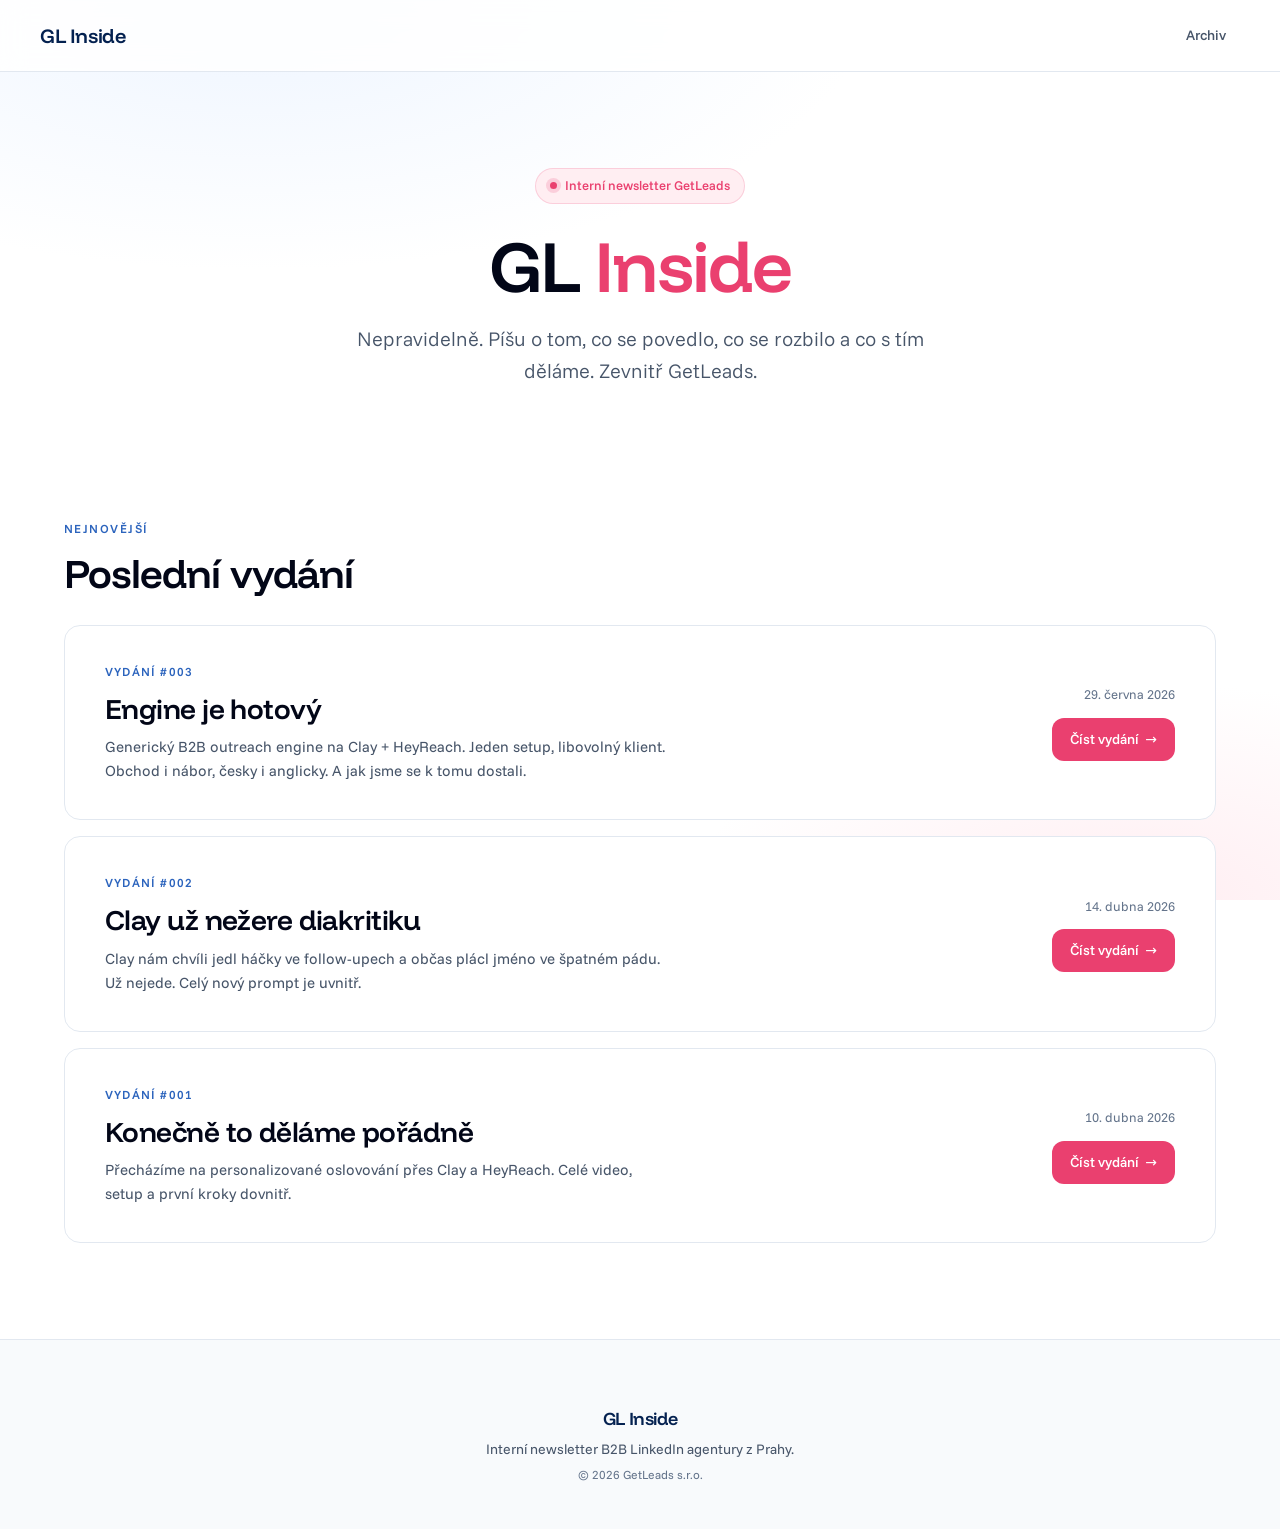
==== commit ff3281ca: "Add issue #003: Engine je hotovy Recap of the GetLeads outreach engine after HR branch landed in mes" ====
--- a/index.html
+++ b/index.html
@@ -48,7 +48,21 @@
       <p class="section__label">Nejnovější</p>
       <h2 class="section__title">Poslední vydání</h2>
     </div>
-    <a href="issues/002.html" class="latest-card glass">
+    <a href="issues/003.html" class="latest-card glass">
+      <div class="latest-card__left">
+        <div class="latest-card__issue">Vydání #003</div>
+        <h3 class="latest-card__title">Engine je hotový</h3>
+        <p class="latest-card__desc">
+          Generický B2B outreach engine na Clay + HeyReach. Jeden setup, libovolný klient. Obchod i nábor, česky i anglicky. A jak jsme se k tomu dostali.
+        </p>
+      </div>
+      <div class="latest-card__right">
+        <div class="latest-card__date">29. června 2026</div>
+        <span class="latest-card__cta">Číst vydání <span class="latest-card__arrow">&rarr;</span></span>
+      </div>
+    </a>
+
+    <a href="issues/002.html" class="latest-card glass" style="margin-top: 16px;">
       <div class="latest-card__left">
         <div class="latest-card__issue">Vydání #002</div>
         <h3 class="latest-card__title">Clay už nežere diakritiku</h3>
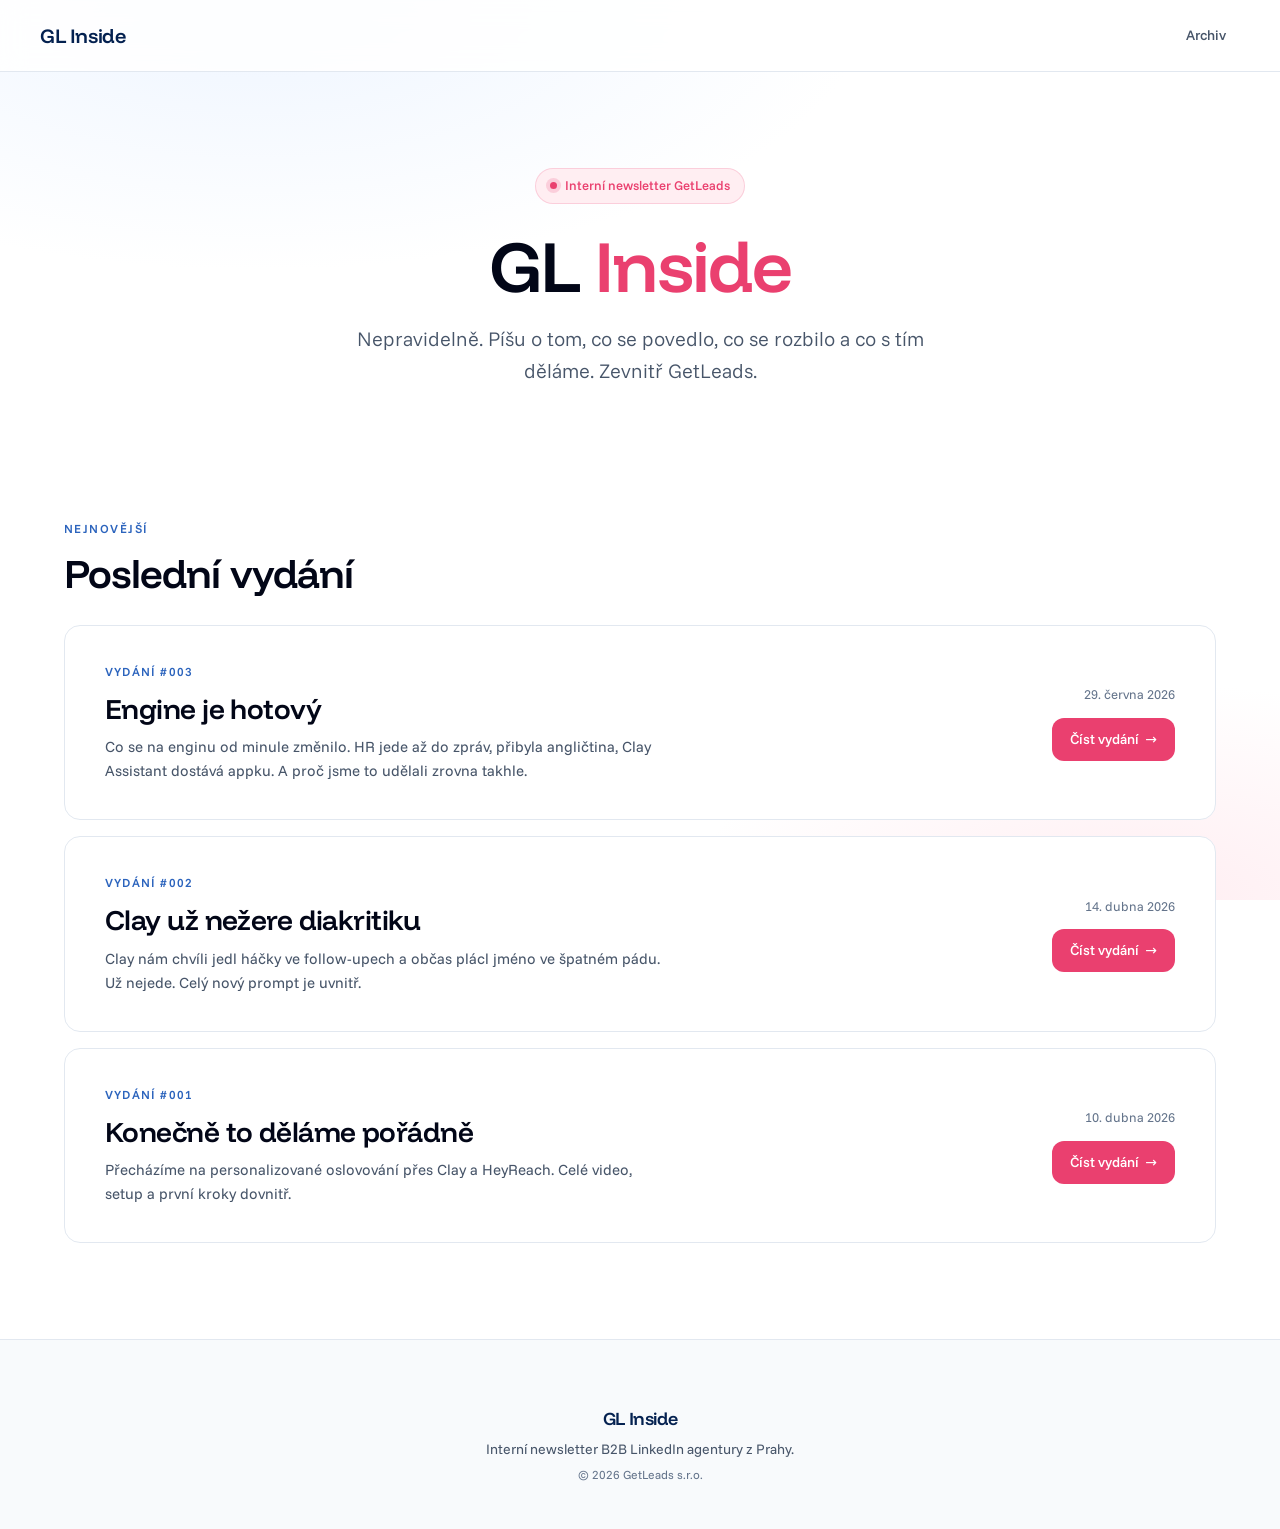
==== commit 2df25dca: "Reframe issue #003 copy for internal audience Stop explaining the engine to the team that built it. " ====
--- a/index.html
+++ b/index.html
@@ -53,7 +53,7 @@
         <div class="latest-card__issue">Vydání #003</div>
         <h3 class="latest-card__title">Engine je hotový</h3>
         <p class="latest-card__desc">
-          Generický B2B outreach engine na Clay + HeyReach. Jeden setup, libovolný klient. Obchod i nábor, česky i anglicky. A jak jsme se k tomu dostali.
+          Co se na enginu od minule změnilo. HR jede až do zpráv, přibyla angličtina, Clay Assistant dostává appku. A proč jsme to udělali zrovna takhle.
         </p>
       </div>
       <div class="latest-card__right">
